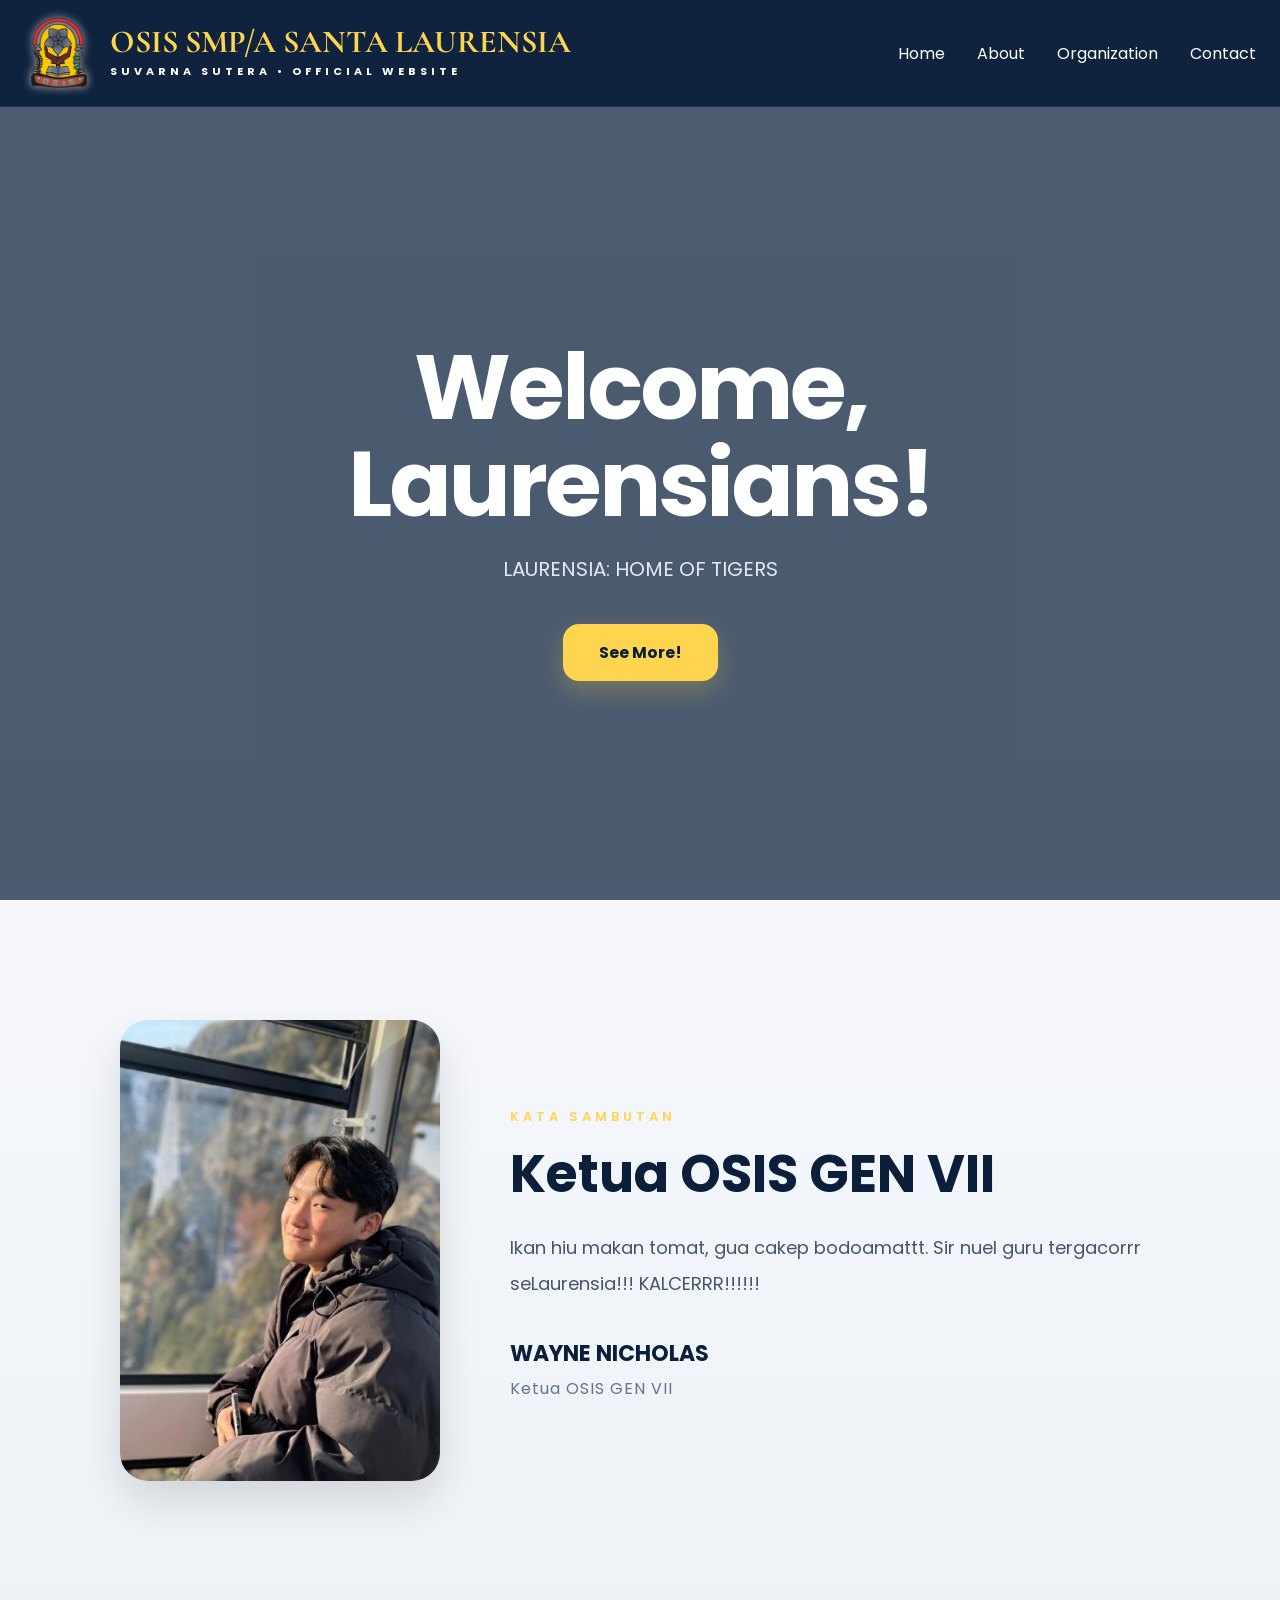
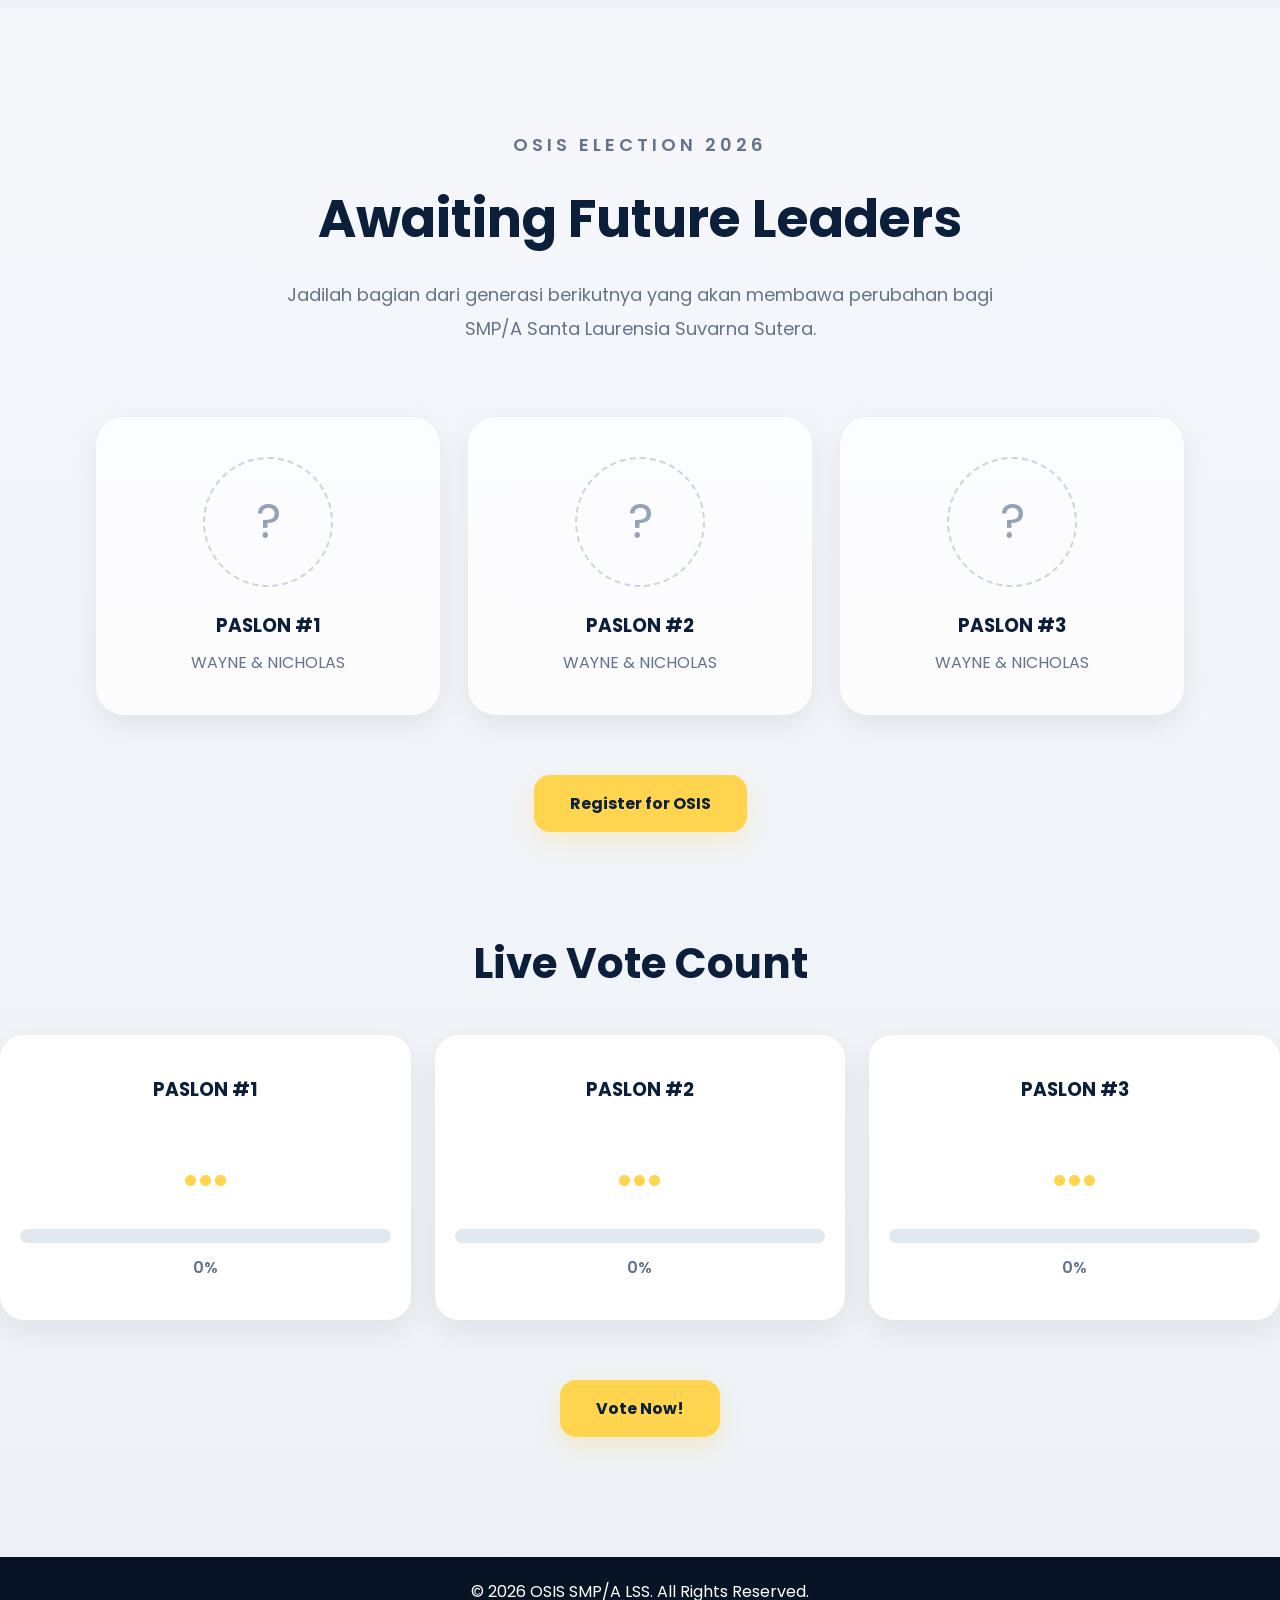
==== index.html @ 43e36f15 "first upload" ====
<!DOCTYPE html>
<html lang="id">

<head>

  <meta charset="UTF-8">
  <meta name="viewport" content="width=device-width, initial-scale=1.0">

  <title>OSIS SMP/A LSS</title>

  <!-- GOOGLE FONT -->

  <link rel="preconnect" href="https://fonts.googleapis.com">

  <link rel="preconnect" href="https://fonts.gstatic.com" crossorigin>

  <link href="https://fonts.googleapis.com/css2?family=Cormorant+Garamond:wght@400;500;600;700&family=Poppins:wght@300;400;500;600;700&display=swap" rel="stylesheet">

  <!-- CSS -->

  <link rel="stylesheet" href="style.css">

</head>

<body>

  <!-- =========================
       NAVBAR
  ========================== -->

  <header>

    <nav class="navbar">

      <div class="logo">

        <img src="logo-osis.png" alt="Logo OSIS">

        <div class="logo-text">

          <h1>OSIS SMP/A SANTA LAURENSIA</h1>

          <h2>SUVARNA SUTERA • OFFICIAL WEBSITE</h2>

        </div>

      </div>

      <ul class="nav-links">

        <li><a href="index.html">Home</a></li>

        <li><a href="about.html">About</a></li>

        <li><a href="organization.html">Organization</a></li>

        <li><a href="contact.html">Contact</a></li>

      </ul>

      <button class="menu-toggle" id="menu-toggle">
        ☰
      </button>

    </nav>

  </header>

  <!-- =========================
       HERO
  ========================== -->

  <section class="hero" id="home">

    <div class="hero-content">

      <h1>
        Welcome, Laurensians!
      </h1>

      <p>
        LAURENSIA: HOME OF TIGERS
      </p>

      <a href="about.html" class="btn">
  See More!
      </a>

    </div>

  </section>

    <!-- =========================
         GREETING
    ========================== -->

    <section class="greeting">

      <div class="container greeting-wrapper">

        <div class="greeting-image">

          <img src="ketua-osis.png" alt="Ketua OSIS">

        </div>

        <div class="greeting-content">

          <p class="greeting-label">
            KATA SAMBUTAN
          </p>

          <h2>
            Ketua OSIS GEN VII
          </h2>

          <p class="greeting-text">
            Ikan hiu makan tomat, gua cakep bodoamattt.
            Sir nuel guru tergacorrr seLaurensia!!!
            KALCERRR!!!!!!
          </p>

          <div class="greeting-profile">

            <h3>
              WAYNE NICHOLAS
            </h3>

            <span>
              Ketua OSIS GEN VII
            </span>

          </div>

        </div>

      </div>

    </section>

  <!-- =========================
       RECRUITMENT
  ========================== -->

  <section class="recruitment">

    <div class="container">

      <div class="recruitment-header">

        <p class="recruitment-label">
          OSIS ELECTION 2026
        </p>

        <h2>
          Awaiting Future Leaders
        </h2>

        <p>
          Jadilah bagian dari generasi berikutnya yang akan membawa perubahan
          bagi SMP/A Santa Laurensia Suvarna Sutera.
        </p>

      </div>

      <div class="candidate-grid">

        <!-- CARD 1 -->

        <div class="candidate-card">

          <div class="candidate-placeholder">
            ?
          </div>

          <h3>
            PASLON #1
          </h3>

          <span>
            WAYNE & NICHOLAS
          </span>

        </div>

        <!-- CARD 2 -->

        <div class="candidate-card">

          <div class="candidate-placeholder">
            ?
          </div>

          <h3>
            PASLON #2
          </h3>

          <span>
            WAYNE & NICHOLAS
          </span>

        </div>

        <!-- CARD 3 -->

        <div class="candidate-card">

          <div class="candidate-placeholder">
            ?
          </div>

          <h3>
            PASLON #3
          </h3>

          <span>
            WAYNE & NICHOLAS
          </span>

        </div>

      </div>

      <!-- BUTTON -->

      <div class="recruitment-button">

        <a href="https://forms.gle/AQo3nPhLQSg7jJCg6"
           class="btn"
           target="_blank">

          Register for OSIS

        </a>

      </div>

    </div>

    <div class="live-vote">

  <h2>Live Vote Count</h2>

  <div class="vote-grid">

    <div class="vote-card" id="card1">
      <h3>PASLON #1</h3>
      <p id="vote1">...</p>

<div class="progress-bar">
  <div class="progress-fill" id="progress1"></div>
</div>

<span id="percent1">0%</span>
    </div>

    <div class="vote-card" id="card2">
      <h3>PASLON #2</h3>
      <p id="vote2">...</p>

<div class="progress-bar">
  <div class="progress-fill" id="progress2"></div>
</div>

<span id="percent2">0%</span>
    </div>

    <div class="vote-card" id="card3">
      <h3>PASLON #3</h3>
      <p id="vote3">...</p>

<div class="progress-bar">
  <div class="progress-fill" id="progress3"></div>
</div>

<span id="percent3">0%</span>
    </div>

  </div>

  <!-- BUTTON -->

      <div class="recruitment-button">

        <a href="https://docs.google.com/forms/d/e/1FAIpQLSe_Ch1lZkJB1zdsfWhiek91MG5xdMBhP8NeqCwgaK0pTLKHHg/viewform?usp=dialog"
           class="btn"
           target="_blank">

          Vote Now!

        </a>

      </div>

    </div>

</div>

  </section>

  <!-- =========================
       FOOTER
  ========================== -->

  <footer>

    <p>
      © 2026 OSIS SMP/A LSS. All Rights Reserved.
    </p>

  </footer>

<!-- JS -->

  <script src="script.js"></script>

</body>

</html>
---- style.css ----
/* =========================
   RESET
========================= */

* {
  margin: 0;
  padding: 0;
  box-sizing: border-box;
  font-family: "Poppins", sans-serif;
  cursor: default;
}

html {
  scroll-behavior: smooth;
}

body {
  background-color: #f5f7fb;
  color: #1e293b;
}

/* =========================
   NAVBAR
========================= */

.navbar {
  position: fixed;
  top: 0;
  width: 100%;

  padding: 18px 24px;

  display: flex;
  justify-content: space-between;
  align-items: center;

  background: rgba(11, 31, 58, 0.92);

  backdrop-filter: blur(14px);

  border-bottom: 1px solid rgba(255,255,255,0.08);

  z-index: 1000;
}

/* LOGO */

.logo {
  display: flex;
  align-items: center;
  gap: 16px;
}

.logo img {
  width: 70px;
  height: 70px;

  object-fit: contain;

  filter: drop-shadow(0 0 4px rgba(255,255,255,0.7));
}

.logo-text {
  display: flex;
  flex-direction: column;
}

.logo-text h1 {
  color: #ffd54f;

  font-size: 32px;

  line-height: 1;

  font-family: "Cormorant Garamond", serif;
}

.logo-text h2 {
  color: white;

  font-size: 11px;

  margin-top: 5px;

  letter-spacing: 4px;
}

/* NAV LINKS */

.nav-links {
  display: flex;

  gap: 32px;

  list-style: none;
}

.nav-links a {
  color: white;

  text-decoration: none;

  font-size: 16px;

  position: relative;

  transition: 0.3s ease;

  padding: 8px 0;

  cursor: pointer;
}

.nav-links a::after {
  content: "";

  position: absolute;

  left: 0;
  bottom: -3px;

  width: 0%;
  height: 2px;

  background: #ffd54f;

  transition: 0.3s ease;
}

.nav-links a:hover {
  color: #ffd54f;
}

.nav-links a:hover::after {
  width: 100%;
}

/* MENU TOGGLE */

.menu-toggle {
  display: none;

  background: none;

  border: none;

  color: white;

  font-size: 28px;

  cursor: pointer;
}

/* =========================
   HERO
========================= */

.hero {
  height: 100vh;

  position: relative;

  overflow: hidden;

  display: flex;
  align-items: center;
  justify-content: center;

  text-align: center;

  padding: 20px;

  padding-top: 140px;
}

.hero::before {
  content: "";

  position: absolute;

  inset: 0;

  background-size: cover;

  background-position: center;

  background-repeat: no-repeat;

  animation: heroSlider 10s infinite ease-in-out;

  z-index: -2;
}

.hero::after {
  content: "";

  position: absolute;

  inset: 0;

  background: rgba(11,31,58,0.72);

  z-index: -1;
}

@keyframes heroSlider {

  0% {
    background-image: url("sekolah-1.png");
  }

  50% {
    background-image: url("sekolah-2.png");
  }

  100% {
    background-image: url("sekolah-1.png");
  }

}

.hero-content {
  max-width: 850px;

  color: white;

  animation: fadeUp 1s ease;
}

.hero-content h1 {
  font-size: 92px;

  line-height: 1.05;

  margin-bottom: 22px;

  font-weight: 700;

  letter-spacing: -3px;
}

.hero-content p {
  font-size: 20px;

  color: #e2e8f0;

  margin-bottom: 40px;
}

/* BUTTON */

.btn {
  display: inline-block;

  padding: 16px 36px;

  background: #ffd54f;

  color: #0b1f3a;

  text-decoration: none;

  border-radius: 16px;

  font-weight: 700;

  transition: 0.3s ease;

  box-shadow: 0 10px 25px rgba(255,213,79,0.25);

  cursor: pointer;
}

.btn:hover {
  transform: translateY(-5px);

  background: #ffe082;

  box-shadow: 0 18px 35px rgba(255,213,79,0.35);
}

/* =========================
   CONTAINER
========================= */

.container {
  width: 85%;
  margin: auto;
}

/* =========================
   ABOUT SECTION
========================= */

.about {
  padding: 120px 0 80px;
}

.about-wrapper {
  display: flex;

  align-items: center;

  justify-content: flex-end;

  gap: 30px;
}

.about-text {
  max-width: 760px;

  text-align: left;
}

.about-text h2 {
  font-size: 52px;

  color: #0b1f3a;

  margin-bottom: 24px;

  letter-spacing: -1px;
}

.about-text p {
  font-size: 18px;

  line-height: 1.9;

  color: #475569;
}

/* BADGE */

.about-image {
  display: flex;

  flex-direction: column;

  align-items: center;

  gap: 10px;
}

.about-image span {
  font-size: 11px;

  text-transform: uppercase;

  letter-spacing: 2px;

  color: #94a3b8;
}

.about-image img {
  width: 150px;

  padding: 12px;

  background: rgba(255, 213, 79, 0.08);

  border-radius: 20px;

  backdrop-filter: blur(12px);

  border: 1px solid rgba(255,255,255,0.5);

  box-shadow: 0 10px 28px rgba(0,0,0,0.08);

  transition: 0.3s ease;
}

.about-image img:hover {
  transform: translateY(-4px) scale(1.03);
}

/* =========================
   GREETING
========================= */

.greeting {
  padding: 120px 0;

  background: linear-gradient(to bottom, #f5f7fb, #eef2f7);
}

.greeting-wrapper {
  display: flex;

  align-items: center;

  justify-content: center;

  gap: 70px;
}

.greeting-image img {
  width: 320px;

  border-radius: 28px;

  object-fit: cover;

  box-shadow: 0 20px 40px rgba(0,0,0,0.12);

  transition: 0.3s ease;
}

.greeting-image img:hover {
  transform: translateY(-6px);
}

.greeting-content {
  max-width: 650px;
}

.greeting-label {
  font-size: 13px;

  letter-spacing: 4px;

  text-transform: uppercase;

  color: #ffd54f;

  font-weight: 600;

  margin-bottom: 18px;
}

.greeting-content h2 {
  font-size: 52px;

  line-height: 1.1;

  color: #0b1f3a;

  margin-bottom: 28px;
}

.greeting-text {
  font-size: 18px;

  line-height: 2;

  color: #475569;

  margin-bottom: 35px;
}

.greeting-profile h3 {
  font-size: 22px;

  color: #0b1f3a;

  margin-bottom: 6px;
}

.greeting-profile span {
  color: #64748b;

  letter-spacing: 1px;
}

/* =========================
   CARDS
========================= */

.cards {
  margin-top: 70px;

  display: grid;

  grid-template-columns: repeat(auto-fit, minmax(260px, 1fr));

  gap: 28px;
}

.card {
  background: rgba(255,255,255,0.78);

  backdrop-filter: blur(12px);

  padding: 35px;

  border-radius: 24px;

  border-top: 5px solid #ffd54f;

  box-shadow: 0 10px 30px rgba(0,0,0,0.08);

  transition: 0.35s ease;
}

.card:hover {
  transform: translateY(-10px);

  box-shadow: 0 22px 40px rgba(0,0,0,0.12);
}

.card h3 {
  color: #0b1f3a;

  margin-bottom: 16px;

  font-size: 24px;
}

.card p {
  line-height: 1.9;

  color: #475569;
}

/* MISSION LIST */

.mission-list {
  list-style: none;
}

.mission-list li {
  position: relative;

  padding-left: 24px;

  margin-bottom: 12px;

  line-height: 1.9;

  color: #475569;
}

.mission-list li::before {
  content: "•";

  position: absolute;

  left: 0;

  color: #ffd54f;

  font-size: 22px;
}

/* =========================
   RECRUITMENT
========================= */

.recruitment {
  padding: 120px 0;

  background: linear-gradient(to bottom, #f5f7fb, #eef2f7);
}

.recruitment-header {
  text-align: center;

  max-width: 760px;

  margin: auto;

  margin-bottom: 70px;
}

.recruitment-label {
  font-size: 13px;

  letter-spacing: 4px;

  text-transform: uppercase;

  color: #ffd54f;

  font-weight: 600;

  margin-bottom: 18px;
}

.recruitment-header h2 {
  font-size: 52px;

  color: #0b1f3a;

  margin-bottom: 20px;
}

.recruitment-header p {
  font-size: 18px;

  line-height: 1.9;

  color: #64748b;
}

/* GRID */

.candidate-grid {
  display: grid;

  grid-template-columns: repeat(auto-fit, minmax(250px, 1fr));

  gap: 28px;
}

.candidate-card {
  background: rgba(255,255,255,0.75);

  border-radius: 28px;

  padding: 40px 30px;

  text-align: center;

  box-shadow: 0 10px 30px rgba(0,0,0,0.08);

  transition: 0.35s ease;
}

.candidate-card:hover {
  transform: translateY(-10px);
}

.candidate-placeholder {
  width: 130px;
  height: 130px;

  margin: auto;

  margin-bottom: 24px;

  border-radius: 50%;

  border: 2px dashed #cbd5e1;

  display: flex;
  align-items: center;
  justify-content: center;

  font-size: 48px;

  color: #94a3b8;
}

.candidate-card h3 {
  color: #0b1f3a;

  margin-bottom: 10px;
}

.candidate-card span {
  color: #64748b;
}

/* BUTTON */

.recruitment-button {
  text-align: center;

  margin-top: 60px;
}

/* =========================
   ORGANIZATION
========================= */

.organization {
  padding: 120px 0;

  background: #f8fafc;
}

.organization-header {
  text-align: center;

  max-width: 760px;

  margin: auto;

  margin-bottom: 60px;
}

.organization-label {
  font-size: 13px;

  letter-spacing: 4px;

  text-transform: uppercase;

  color: #ffd54f;

  font-weight: 600;

  margin-bottom: 18px;
}

.organization-header h2 {
  font-size: 52px;

  color: #0b1f3a;

  margin-bottom: 20px;
}

.organization-header p {
  font-size: 18px;

  line-height: 1.9;

  color: #64748b;
}

.organization-image {
  display: flex;

  justify-content: center;
}

.organization-image img {
  width: 100%;

  max-width: 1100px;

  border-radius: 24px;

  background: white;

  padding: 24px;

  box-shadow: 0 20px 40px rgba(0,0,0,0.08);

  transition: 0.35s ease;
}

.organization-image img:hover {
  transform: translateY(-6px);
}


/* =========================
   CONTACT
========================= */

.contact {
  padding: 120px 0;

  background:
    linear-gradient(rgba(11,31,58,0.92), rgba(11,31,58,0.92)),
    url('sekolah.png');

  background-size: cover;

  background-position: center;

  text-align: center;

  color: white;
}

.contact-label {
  font-size: 13px;

  letter-spacing: 4px;

  color: #ffd54f;

  margin-bottom: 18px;

  font-weight: 600;
}

.contact h2 {
  font-size: 52px;

  margin-bottom: 20px;
}

.contact-desc {
  max-width: 700px;

  margin: auto;

  line-height: 1.9;

  color: #e2e8f0;

  margin-bottom: 50px;
}

/* CONTACT BOX */

.contact-box {
  width: fit-content;

  margin: auto;

  display: flex;

  align-items: center;

  gap: 24px;

  background: rgba(255,255,255,0.08);

  padding: 24px 32px;

  border-radius: 24px;

  backdrop-filter: blur(14px);

  border: 1px solid rgba(255,255,255,0.1);

  transition: 0.35s ease;
}

.contact-box:hover {
  transform: translateY(-6px);

  background: rgba(255,255,255,0.12);
}

.contact-icon img {
  width: 70px;
  height: 70px;

  object-fit: contain;
}

.contact-info {
  text-align: left;
}

.contact-info h3 {
  font-size: 24px;

  margin-bottom: 8px;
}

.contact-info a {
  color: #ffd54f;

  text-decoration: none;

  font-size: 18px;

  font-weight: 600;

  transition: 0.3s ease;
}

.contact-info a:hover {
  color: white;
}

/* =========================
   FOOTER
========================= */

footer {
  background: #071426;

  color: white;

  text-align: center;

  padding: 22px;
}

/* =========================
   ANIMATION
========================= */

@keyframes fadeUp {

  from {
    opacity: 0;
    transform: translateY(30px);
  }

  to {
    opacity: 1;
    transform: translateY(0);
  }

}

.live-vote {
  margin-top: 100px;

  text-align: center;
}

.live-vote h2 {
  font-size: 42px;

  color: #0b1f3a;

  margin-bottom: 40px;
}

.vote-grid {
  display: grid;

  grid-template-columns: repeat(auto-fit, minmax(220px, 1fr));

  gap: 24px;
}

.vote-card {
  background: white;

  padding: 40px 20px;

  border-radius: 24px;

  box-shadow: 0 10px 30px rgba(0,0,0,0.08);
}

.progress-bar {
  width: 100%;

  height: 14px;

  background: #e2e8f0;

  border-radius: 999px;

  overflow: hidden;

  margin-top: 20px;
}

.progress-fill {
  height: 100%;

  width: 0%;

  background: linear-gradient(
    90deg,
    #ffd54f,
    #ffb300
  );

  border-radius: 999px;

  transition: 0.5s ease;
}

.vote-card span {
  display: block;

  margin-top: 12px;

  font-weight: 600;

  color: #64748b;
}

.leading {
  border: 4px solid #ffd54f;

  transform: translateY(-10px);

  box-shadow: 0 20px 40px rgba(255, 213, 79, 0.35);

  background: linear-gradient(
    135deg,
    #fff8dc,
    #ffffff
  );

  transition: 0.3s ease;
}

.leading h3 {
  color: #b8860b;
}

.leading p {
  color: #ffb300;
}

.vote-card h3 {
  margin-bottom: 20px;

  color: #0b1f3a;
}

.vote-card p {
  font-size: 56px;

  font-weight: 700;

  color: #ffd54f;
}

.total-votes {
  margin-bottom: 40px;

  background: linear-gradient(
    135deg,
    #0b1f3a,
    #16345d
  );

  color: white;

  padding: 30px;

  border-radius: 28px;

  box-shadow:
    0 0 40px rgba(11,31,58,0.2);

  animation: pulseGlow 2s infinite;
}

.total-votes h3 {
  font-size: 22px;

  margin-bottom: 12px;

  color: #ffd54f;
}

.total-votes p {
  font-size: 72px;

  font-weight: 700;
}

.leading {
  transform: translateY(-10px) scale(1.03);

  border: 3px solid #ffd54f;

  animation: glowCard 2s infinite;
}

@keyframes glowCard {

  0% {
    box-shadow:
      0 0 10px rgba(255,213,79,0.2),
      0 10px 30px rgba(0,0,0,0.08);
  }

  50% {
    box-shadow:
      0 0 35px rgba(255,213,79,0.7),
      0 10px 40px rgba(0,0,0,0.12);
  }

  100% {
    box-shadow:
      0 0 10px rgba(255,213,79,0.2),
      0 10px 30px rgba(0,0,0,0.08);
  }

}

@keyframes pulseGlow {

  0% {
    box-shadow:
      0 0 10px rgba(255,213,79,0.2);
  }

  50% {
    box-shadow:
      0 0 40px rgba(255,213,79,0.5);
  }

  100% {
    box-shadow:
      0 0 10px rgba(255,213,79,0.2);
  }

}

/* =========================
   RESPONSIVE
========================= */

@media (max-width: 768px) {

  .menu-toggle {
    display: block;
  }

  .nav-links {
    position: absolute;

    top: 85px;
    right: 0;

    width: 220px;

    background: #0b1f3a;

    flex-direction: column;

    text-align: center;

    padding: 24px 0;

    display: none;
  }

  .nav-links.active {
    display: flex;
  }

  .hero-content h1 {
    font-size: 54px;
  }

  .hero-content p {
    font-size: 16px;
  }

  .logo-text h1 {
    font-size: 22px;
  }

  .logo-text h2 {
    font-size: 8px;

    letter-spacing: 2px;
  }

  .about-wrapper,
  .greeting-wrapper {
    flex-direction: column;
  }

  .about-text,
  .greeting-content {
    text-align: center;
  }

  .about-text h2,
  .greeting-content h2,
  .recruitment-header h2,
  .organization-header h2 {
    font-size: 38px;
  }

  .greeting-image img {
    width: 240px;
  }

  .about-image img {
    width: 90px;
  }

  .contact h2 {
    font-size: 34px;
  }
}
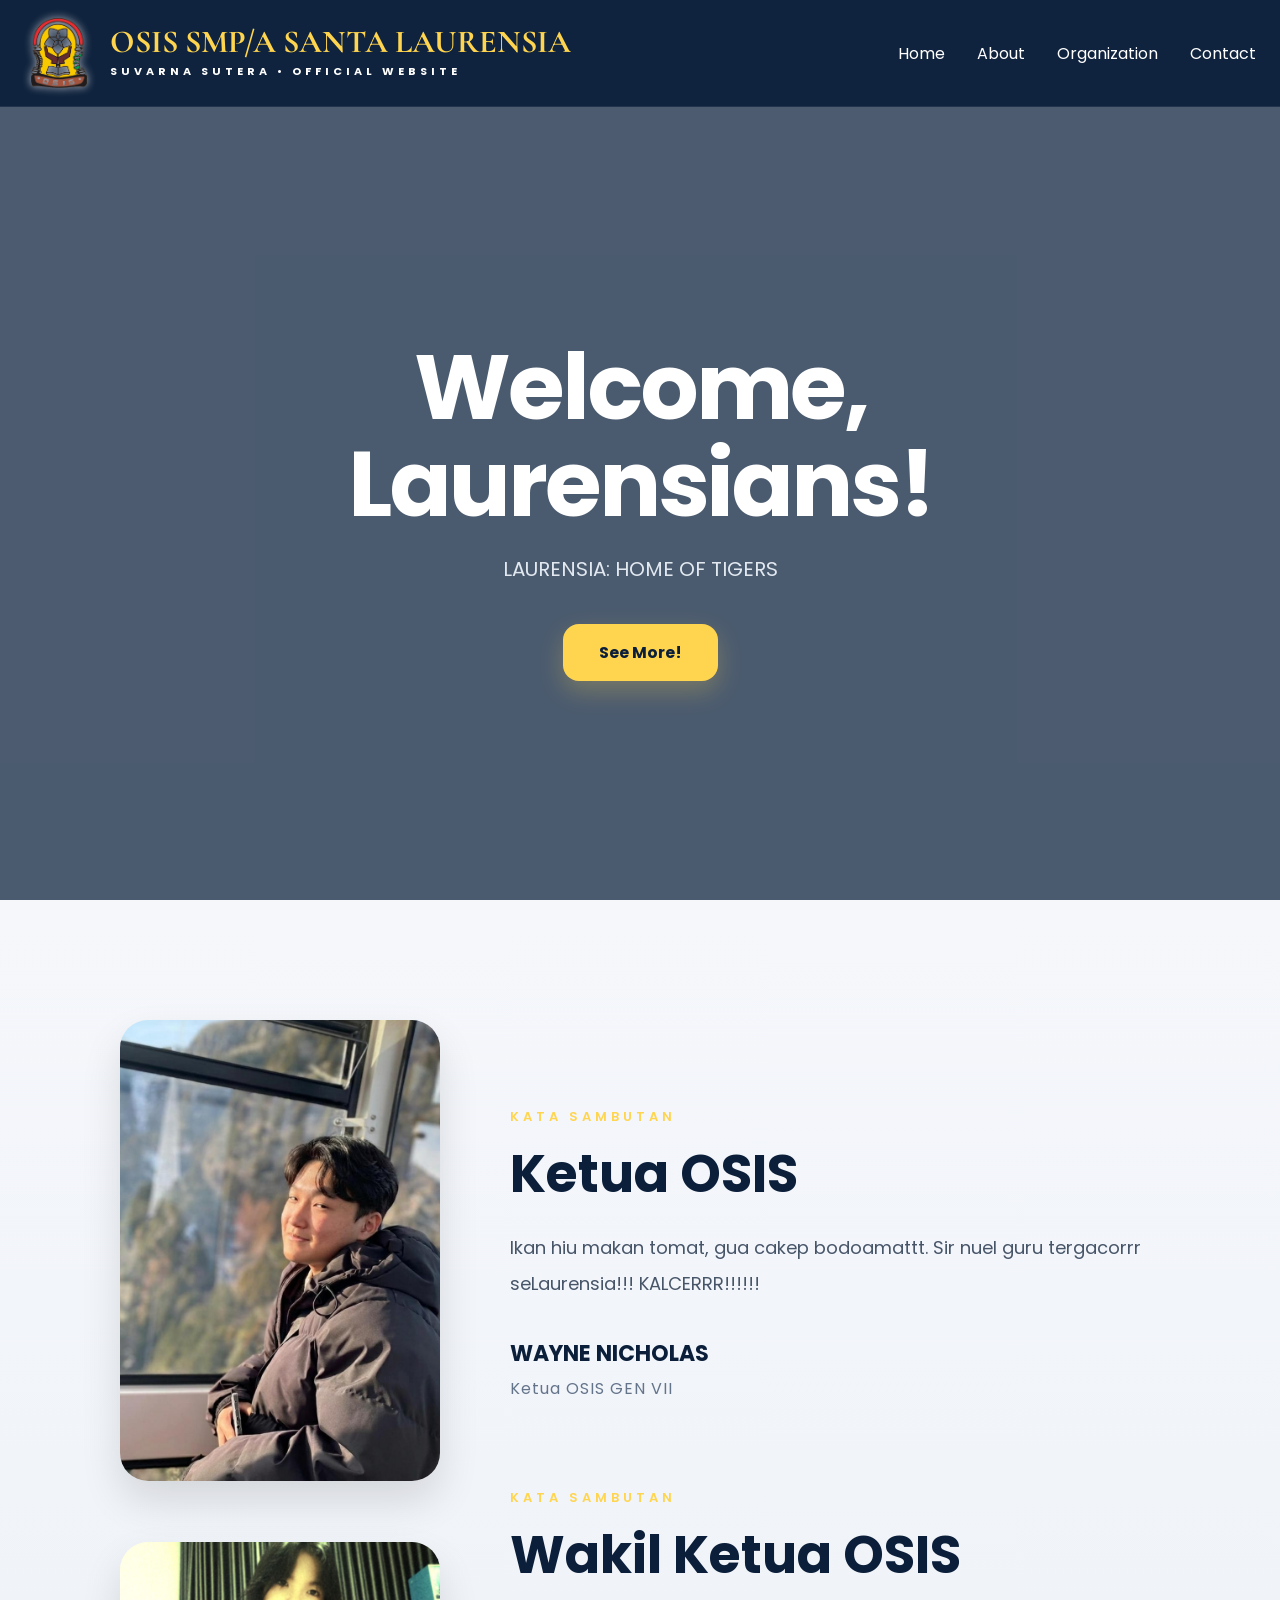
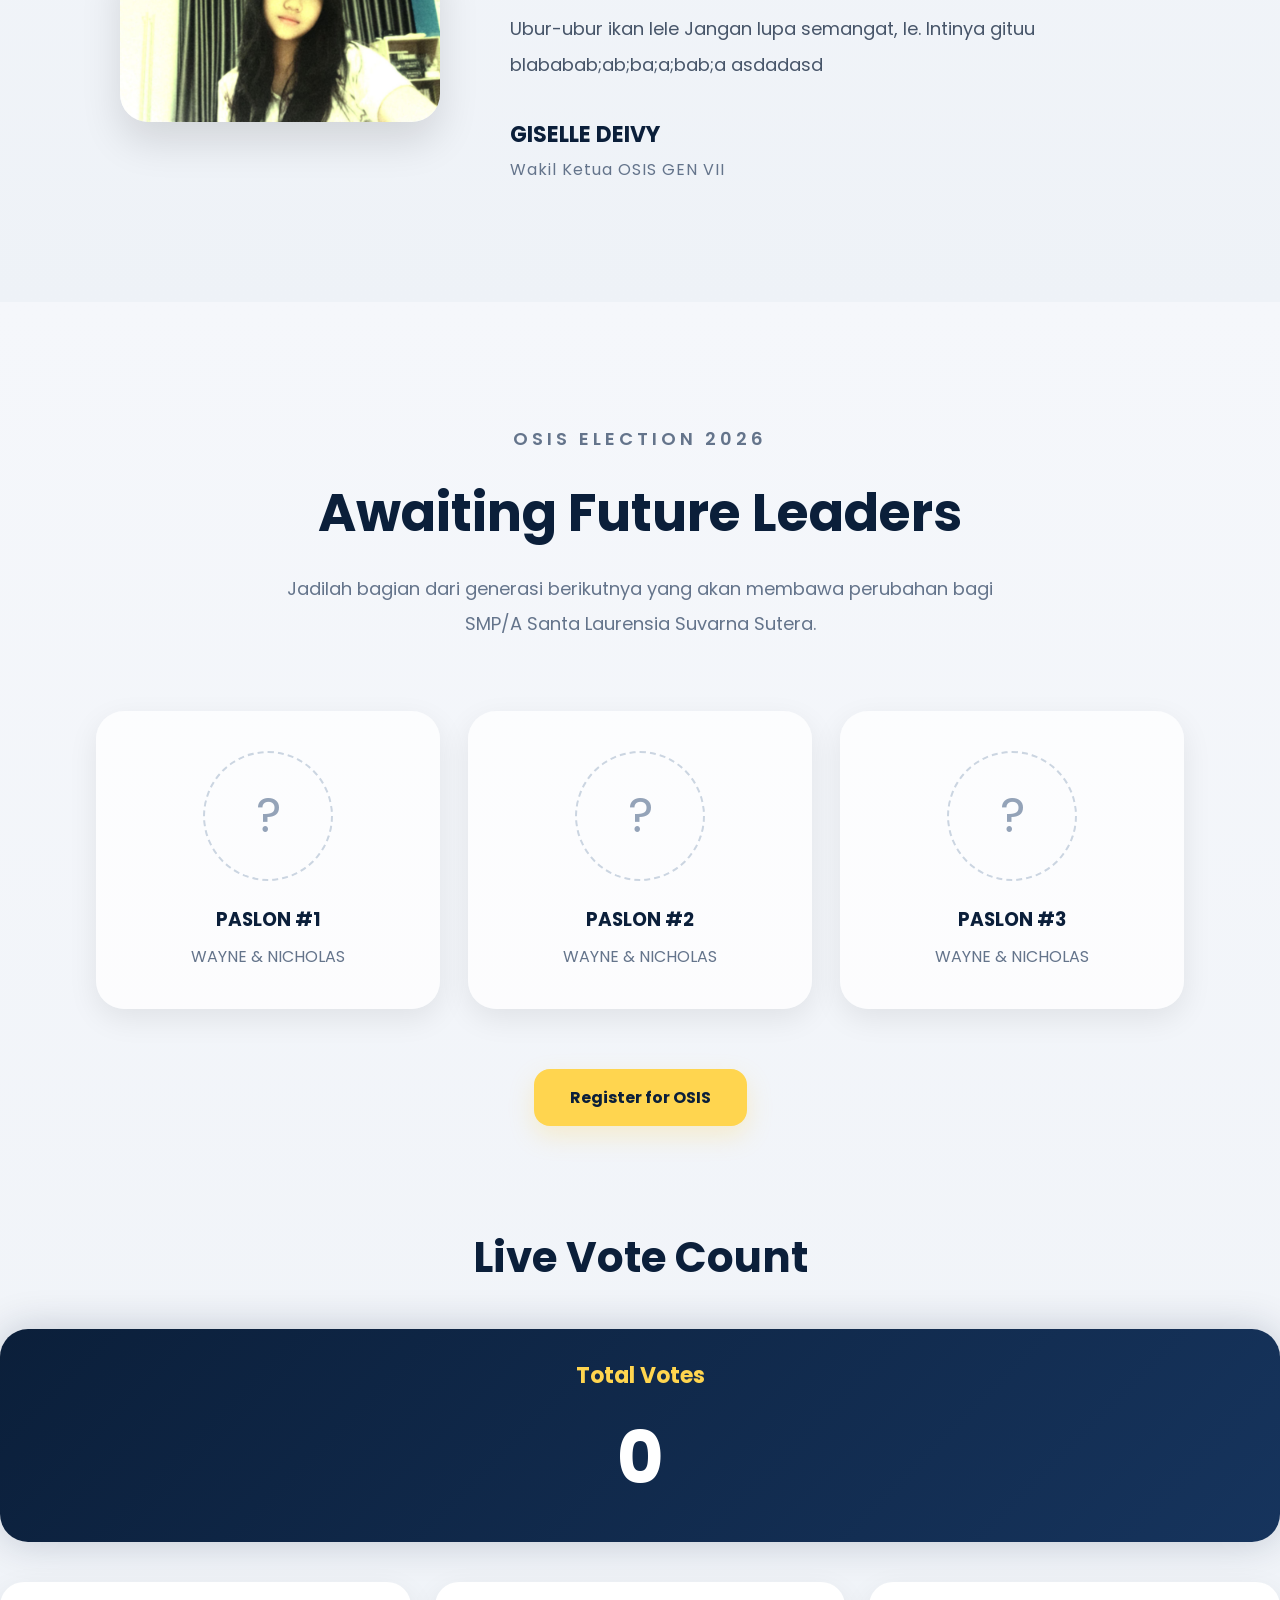
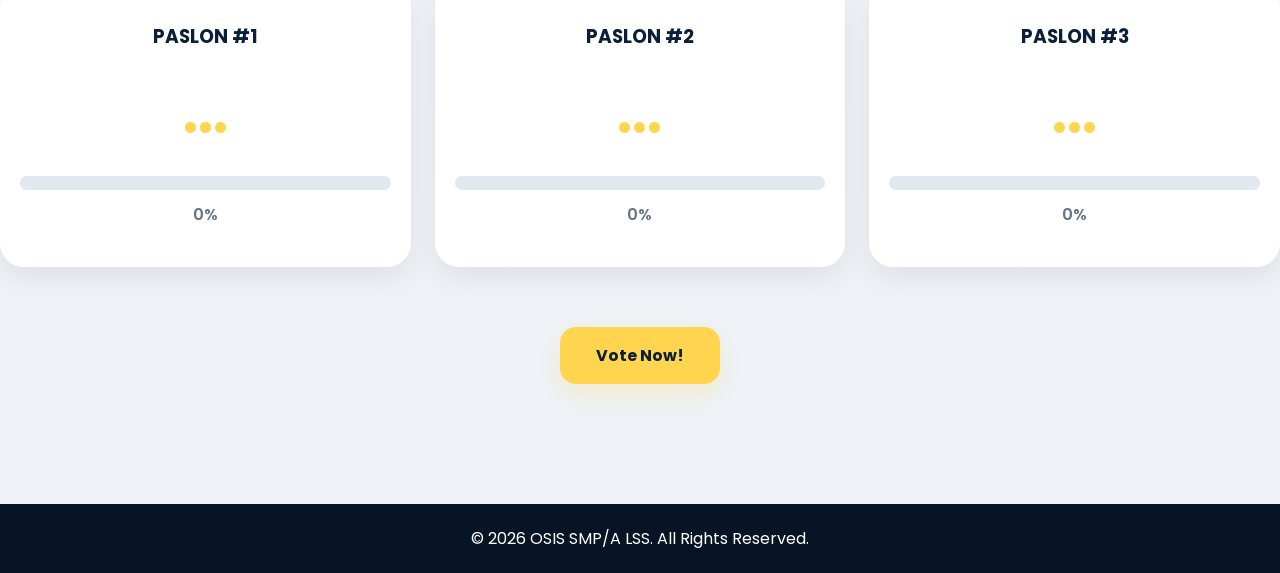
==== commit 9e6bc8fd: "update website" ====
--- a/index.html
+++ b/index.html
@@ -111,7 +111,7 @@
           </p>
 
           <h2>
-            Ketua OSIS GEN VII
+            Ketua OSIS
           </h2>
 
           <p class="greeting-text">
@@ -136,6 +136,48 @@
 
       </div>
 
+      <div class="container greeting-wrapper">
+
+        <div class="greeting-image">
+
+          <img src="waketos-osis.png" alt="Wakil Ketua OSIS">
+
+        </div>
+
+        <div class="greeting-content">
+
+          <p class="greeting-label">
+            KATA SAMBUTAN
+          </p>
+
+          <h2>
+            Wakil Ketua OSIS
+          </h2>
+
+          <p class="greeting-text">
+            Ubur-ubur ikan lele
+Jangan lupa semangat, le.
+Intinya gituu blababab;ab;ba;a;bab;a
+asdadasd
+          </p>
+
+          <div class="greeting-profile">
+
+            <h3>
+              GISELLE DEIVY
+            </h3>
+
+            <span>
+              Wakil Ketua OSIS GEN VII
+            </span>
+
+          </div>
+
+        </div>
+
+      </div>
+
+
     </section>
 
   <!-- =========================
@@ -241,6 +283,14 @@
 
   <h2>Live Vote Count</h2>
 
+<div class="total-votes">
+
+  <h3>Total Votes</h3>
+
+  <p id="totalVotes">0</p>
+
+</div>
+
   <div class="vote-grid">
 
     <div class="vote-card" id="card1">
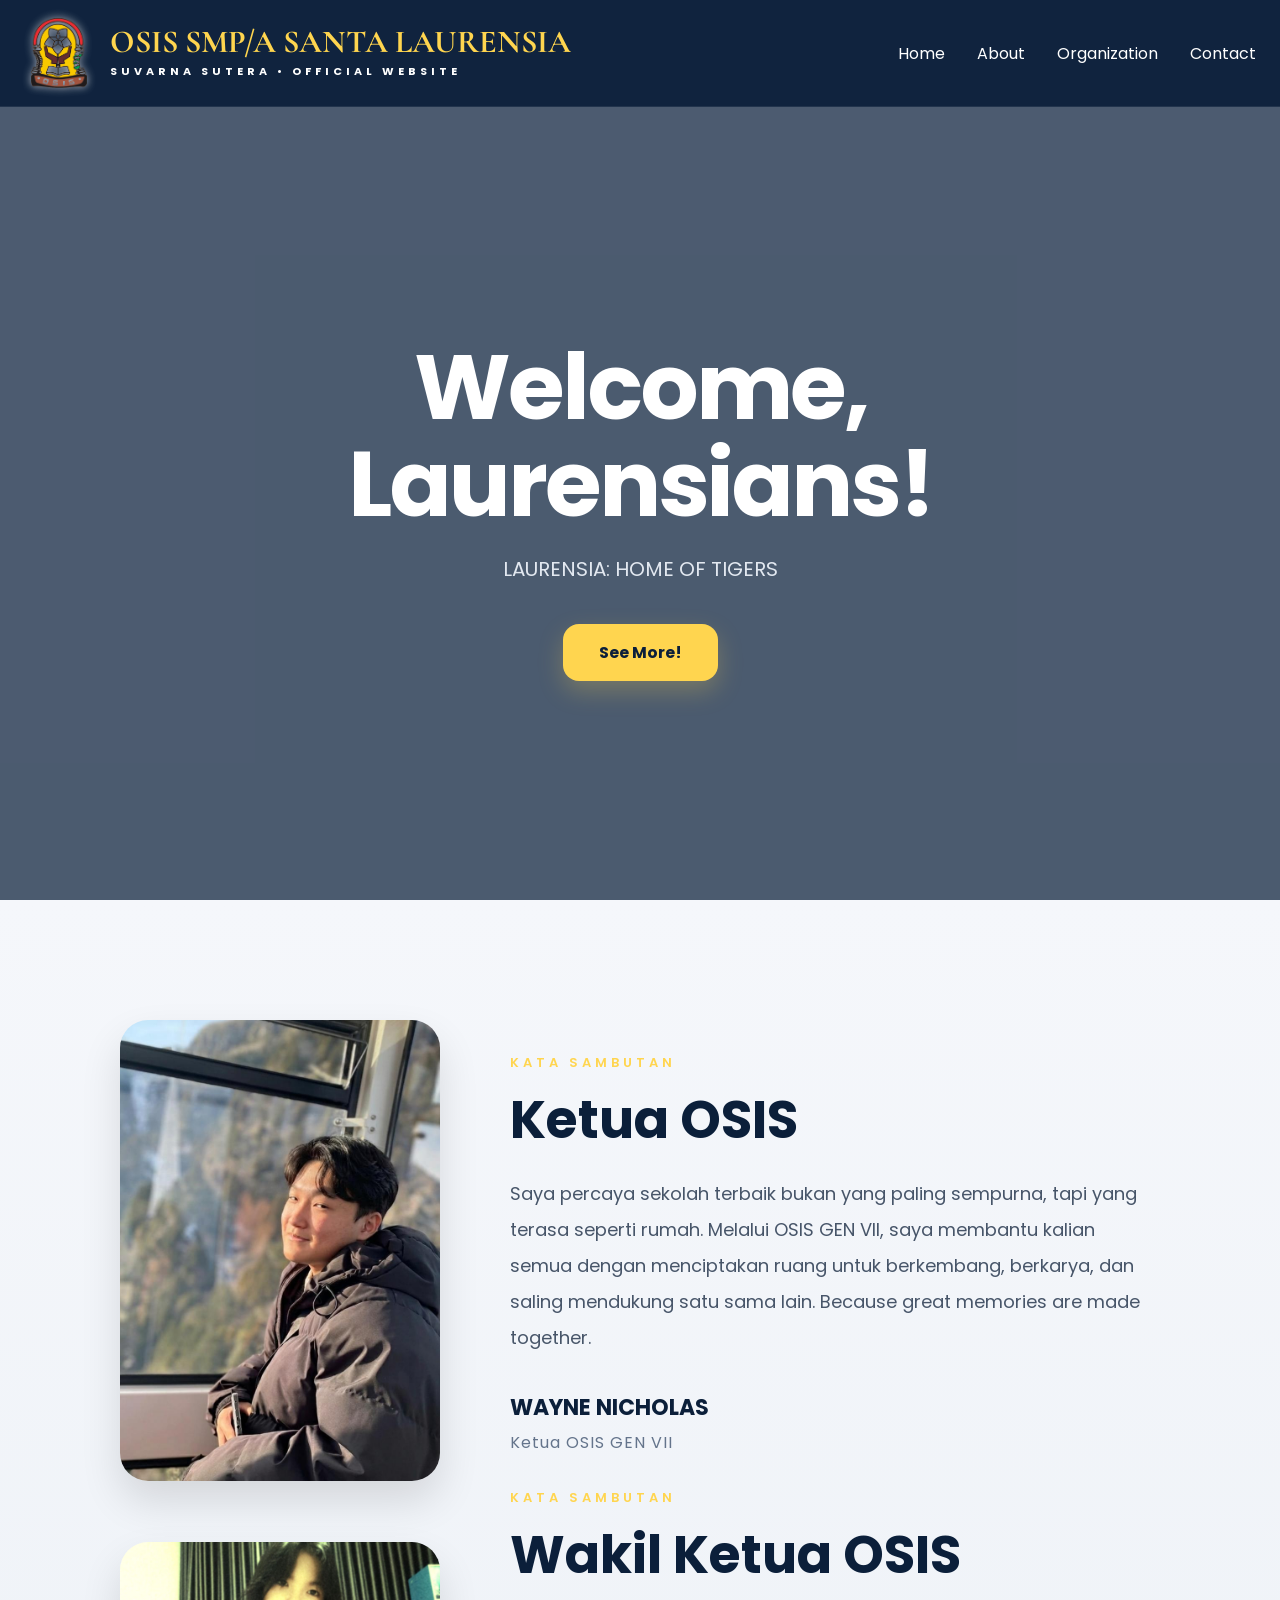
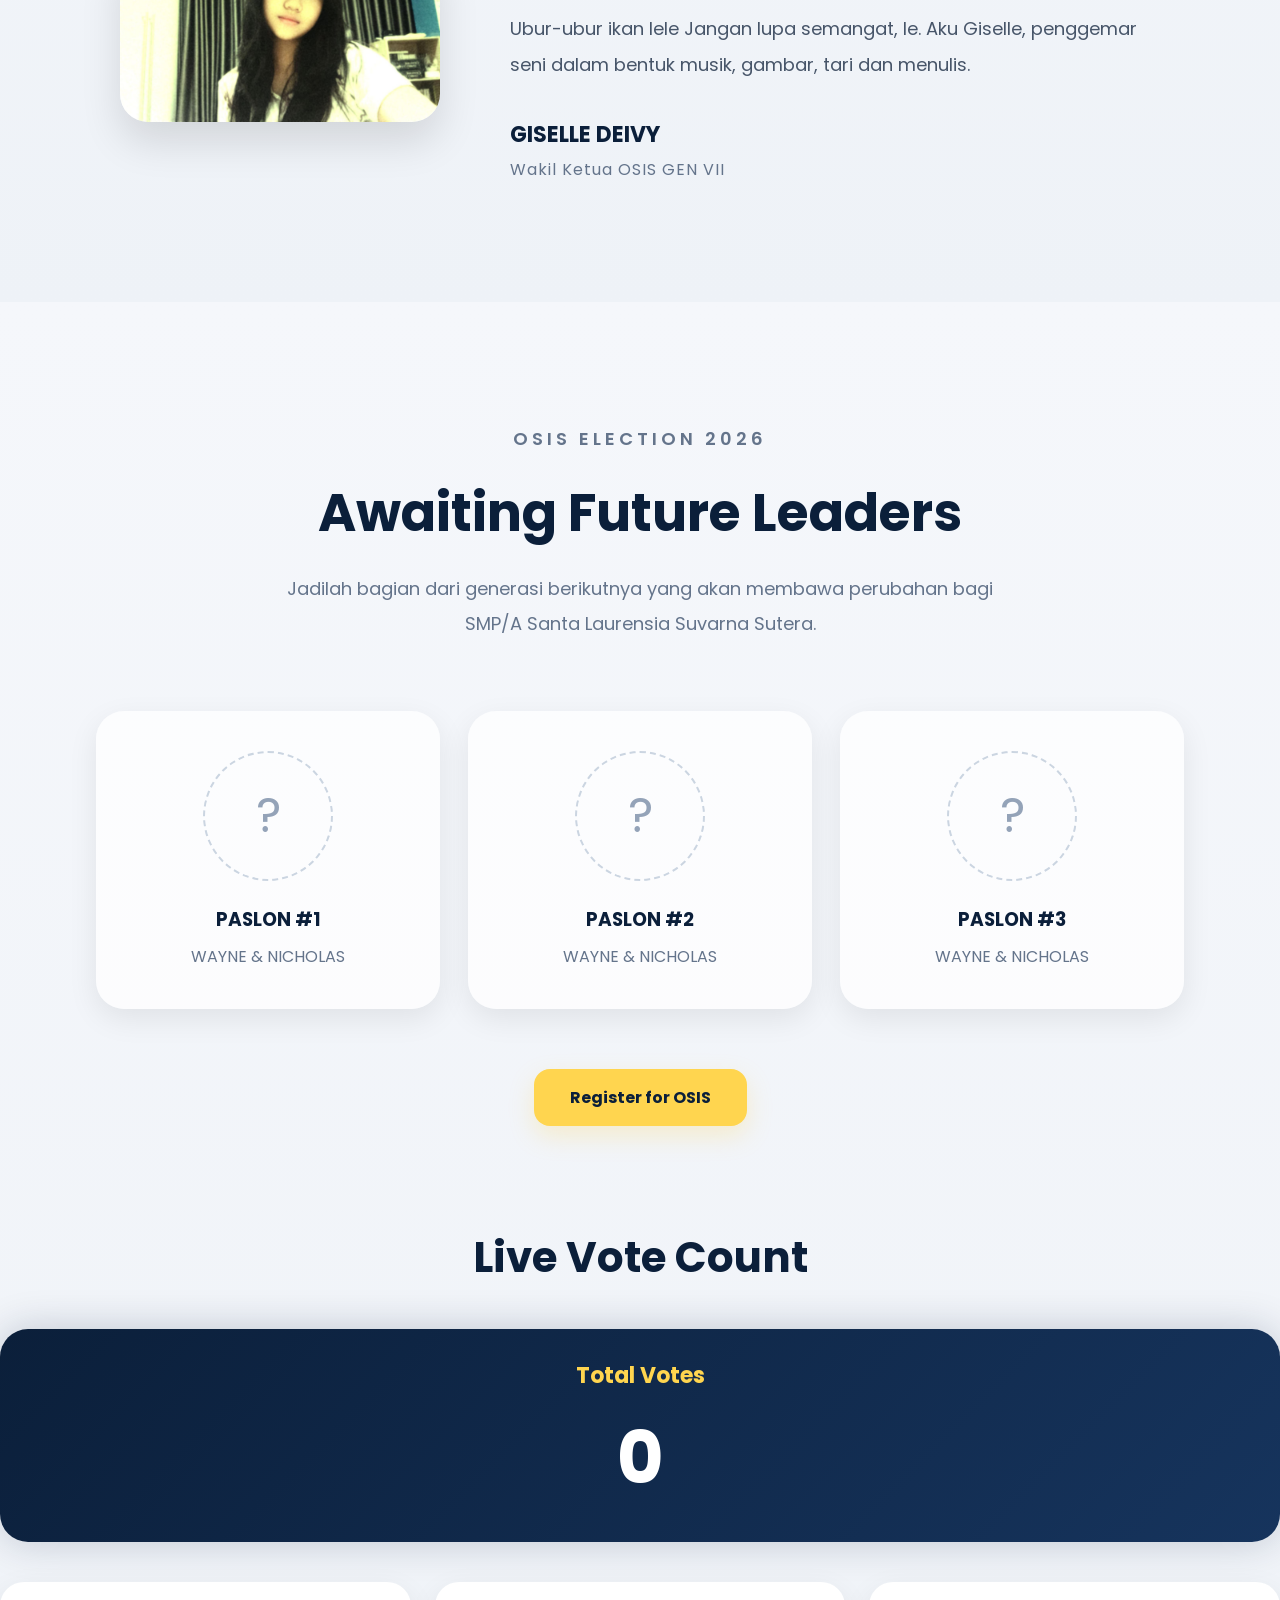
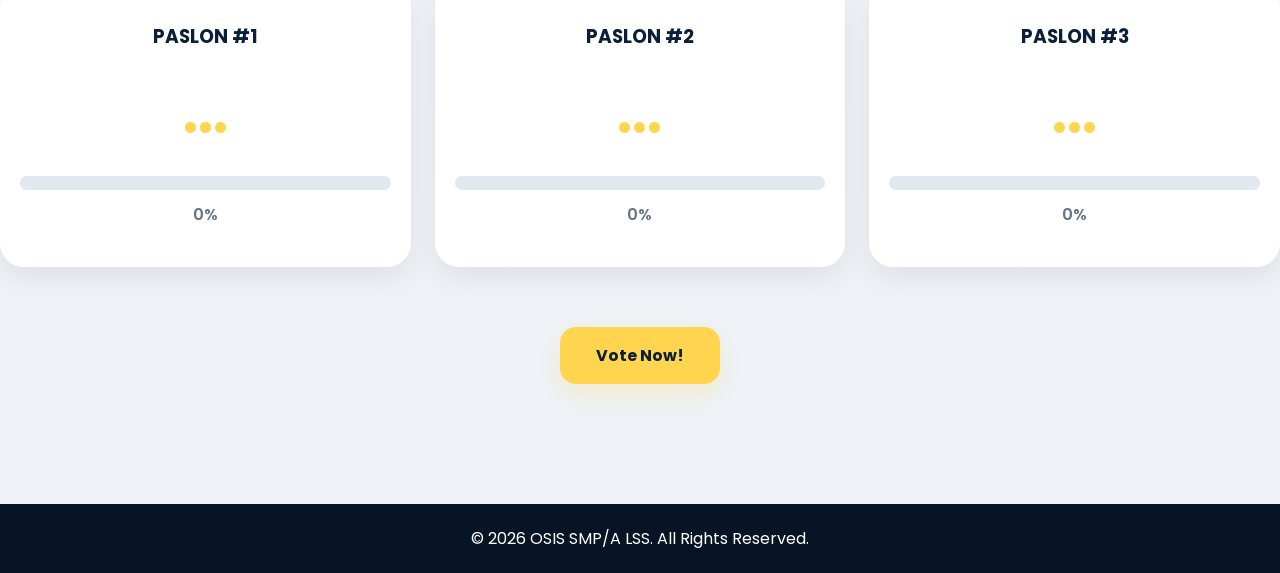
==== commit 0e7d4585: "update website" ====
--- a/index.html
+++ b/index.html
@@ -115,9 +115,9 @@
           </h2>
 
           <p class="greeting-text">
-            Ikan hiu makan tomat, gua cakep bodoamattt.
-            Sir nuel guru tergacorrr seLaurensia!!!
-            KALCERRR!!!!!!
+            Saya percaya sekolah terbaik bukan yang paling sempurna, tapi yang terasa seperti rumah.
+Melalui OSIS GEN VII, saya membantu kalian semua dengan menciptakan ruang untuk berkembang, berkarya, dan saling 
+mendukung satu sama lain. Because great memories are made together.
           </p>
 
           <div class="greeting-profile">
@@ -156,9 +156,9 @@
 
           <p class="greeting-text">
             Ubur-ubur ikan lele
-Jangan lupa semangat, le.
-Intinya gituu blababab;ab;ba;a;bab;a
-asdadasd
+            Jangan lupa semangat, le.
+            Aku Giselle, penggemar seni dalam bentuk musik, gambar, 
+            tari dan menulis.
           </p>
 
           <div class="greeting-profile">
--- a/style.css
+++ b/style.css
@@ -1078,37 +1078,209 @@
 }
 
 /* =========================
+   MEMBERS
+========================= */
+
+.members {
+  padding: 120px 0;
+}
+
+.members-header {
+  text-align: center;
+
+  max-width: 760px;
+
+  margin: auto;
+
+  margin-bottom: 70px;
+}
+
+.members-header h2 {
+  font-size: 52px;
+
+  color: #0b1f3a;
+
+  margin-bottom: 20px;
+}
+
+.members-header p {
+  color: #64748b;
+
+  line-height: 1.9;
+}
+
+.members-grid {
+  display: grid;
+
+  grid-template-columns:
+    repeat(auto-fit, minmax(220px, 1fr));
+
+  gap: 28px;
+}
+
+.member-card {
+  background: rgba(255,255,255,0.75);
+
+  border-radius: 28px;
+
+  padding: 35px 24px;
+
+  text-align: center;
+
+  box-shadow:
+    0 10px 30px rgba(0,0,0,0.08);
+
+  transition: 0.35s ease;
+}
+
+.member-card:hover {
+  transform: translateY(-10px);
+}
+
+.member-placeholder {
+  width: 110px;
+  height: 110px;
+
+  margin: auto;
+
+  margin-bottom: 22px;
+
+  border-radius: 50%;
+
+  border: 2px dashed #cbd5e1;
+
+  display: flex;
+  align-items: center;
+  justify-content: center;
+
+  font-size: 42px;
+
+  color: #94a3b8;
+}
+
+.member-card h3 {
+  color: #0b1f3a;
+
+  margin-bottom: 10px;
+
+  font-size: 20px;
+}
+
+.member-card span {
+  color: #64748b;
+
+  font-size: 14px;
+
+  line-height: 1.7;
+}
+
+/* =========================
+   TOP MEMBERS
+========================= */
+
+.member-card.top-member {
+
+  border: 2px solid #ffd54f;
+
+  background:
+    linear-gradient(
+      180deg,
+      #fff8dc,
+      #ffffff
+    );
+
+  box-shadow:
+    0 0 20px rgba(255,213,79,0.35),
+    0 10px 30px rgba(0,0,0,0.08);
+
+  animation: memberGlow 2.5s infinite;
+
+}
+
+.member-card.top-member h3 {
+  color: #b8860b;
+}
+
+.member-card.top-member .member-placeholder {
+
+  border: 2px solid #ffd54f;
+
+  background: rgba(255,213,79,0.08);
+
+}
+
+@keyframes memberGlow {
+
+  0% {
+    box-shadow:
+      0 0 12px rgba(255,213,79,0.2),
+      0 10px 30px rgba(0,0,0,0.08);
+  }
+
+  50% {
+    box-shadow:
+      0 0 28px rgba(255,213,79,0.55),
+      0 14px 34px rgba(0,0,0,0.1);
+  }
+
+  100% {
+    box-shadow:
+      0 0 12px rgba(255,213,79,0.2),
+      0 10px 30px rgba(0,0,0,0.08);
+  }
+
+}
+
+/* =========================
    RESPONSIVE
 ========================= */
 
 @media (max-width: 768px) {
+
+  .navbar {
+    position: fixed;
+    z-index: 9999;
+  }
+
+  .nav-links {
+    position: absolute;
+
+    top: 90px;
+    right: 20px;
+
+    width: 220px;
+
+    background: #0b1f3a;
+
+    border-radius: 18px;
+
+    padding: 20px;
+
+    display: none;
+
+    flex-direction: column;
+
+    gap: 18px;
+
+    z-index: 9999;
+  }
+
+  .nav-links.active {
+    display: flex;
+  }
 
   .menu-toggle {
     display: block;
-  }
-
-  .nav-links {
-    position: absolute;
-
-    top: 85px;
-    right: 0;
-
-    width: 220px;
-
-    background: #0b1f3a;
-
-    flex-direction: column;
-
-    text-align: center;
-
-    padding: 24px 0;
-
-    display: none;
-  }
-
-  .nav-links.active {
-    display: flex;
-  }
+
+    z-index: 10000;
+  }
+
+  .navbar {
+    position: fixed;
+
+    z-index: 9999;
+  }
+
 
   .hero-content h1 {
     font-size: 54px;
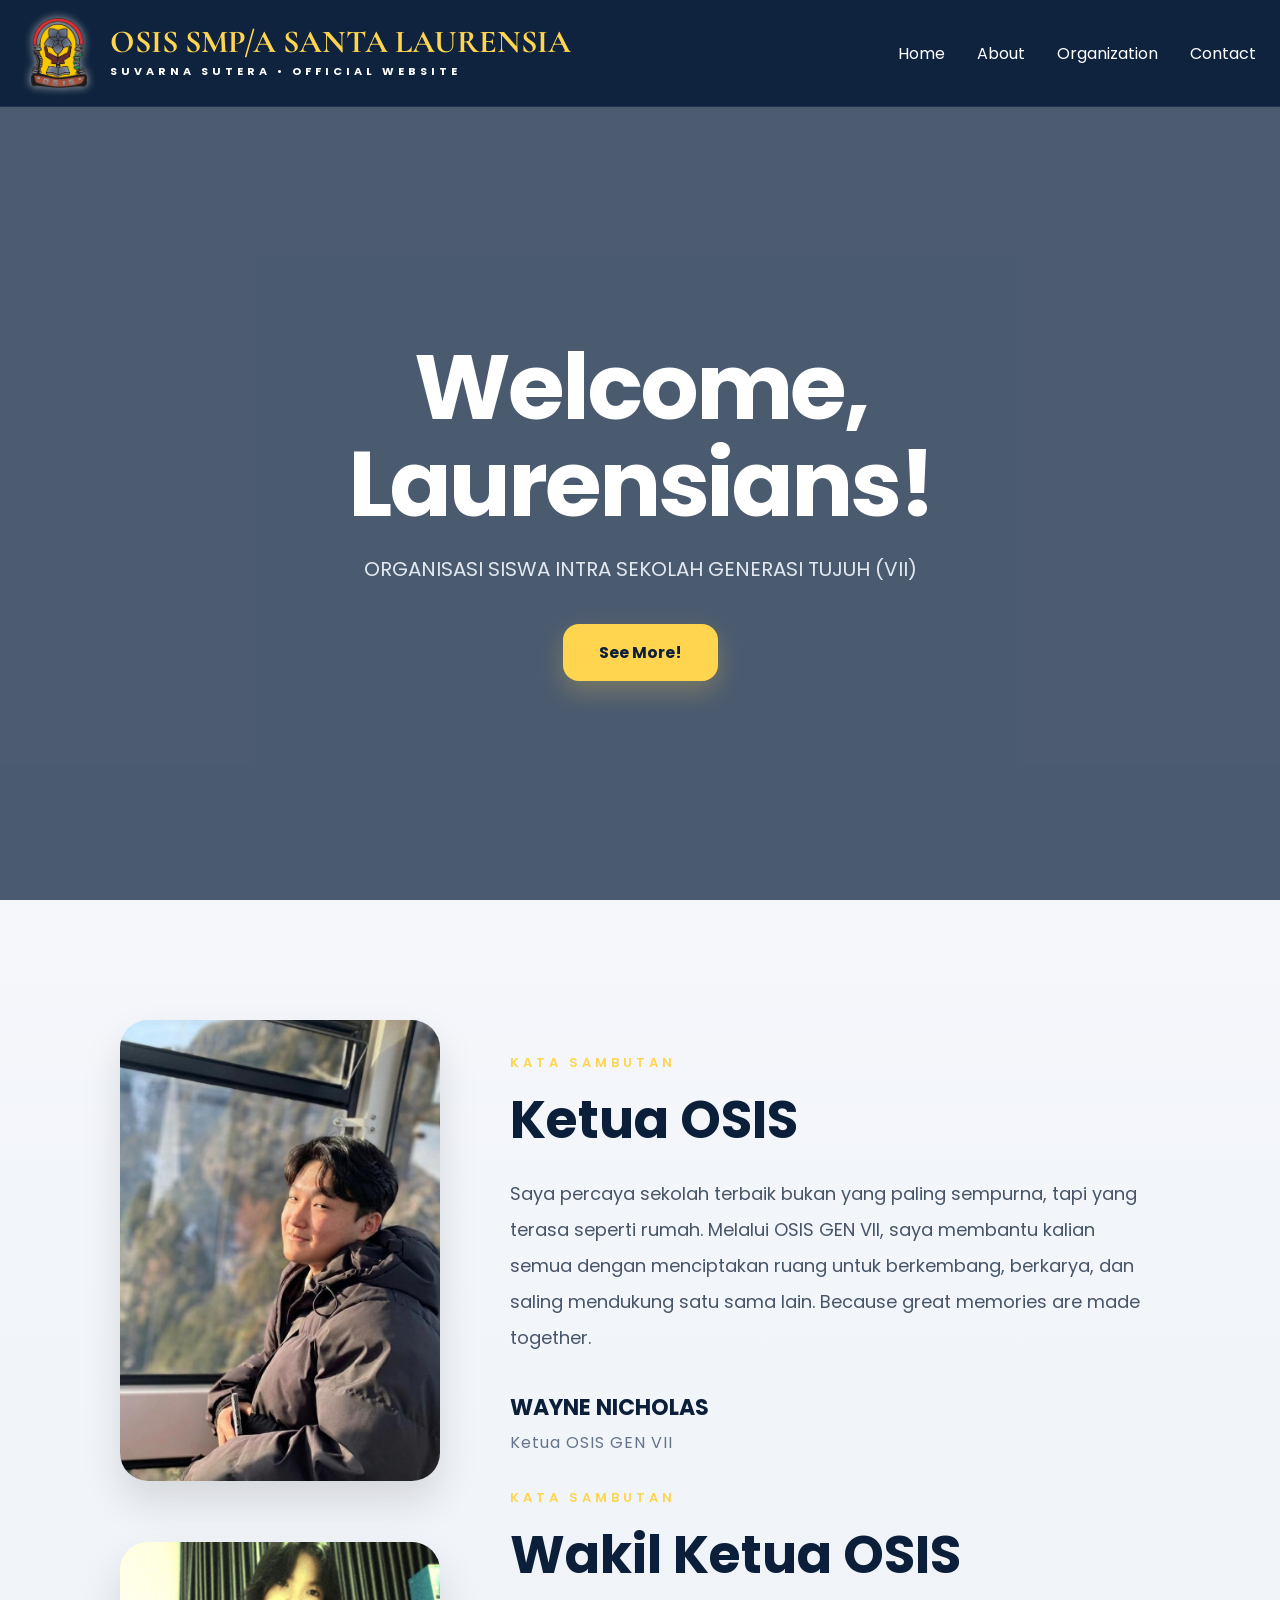
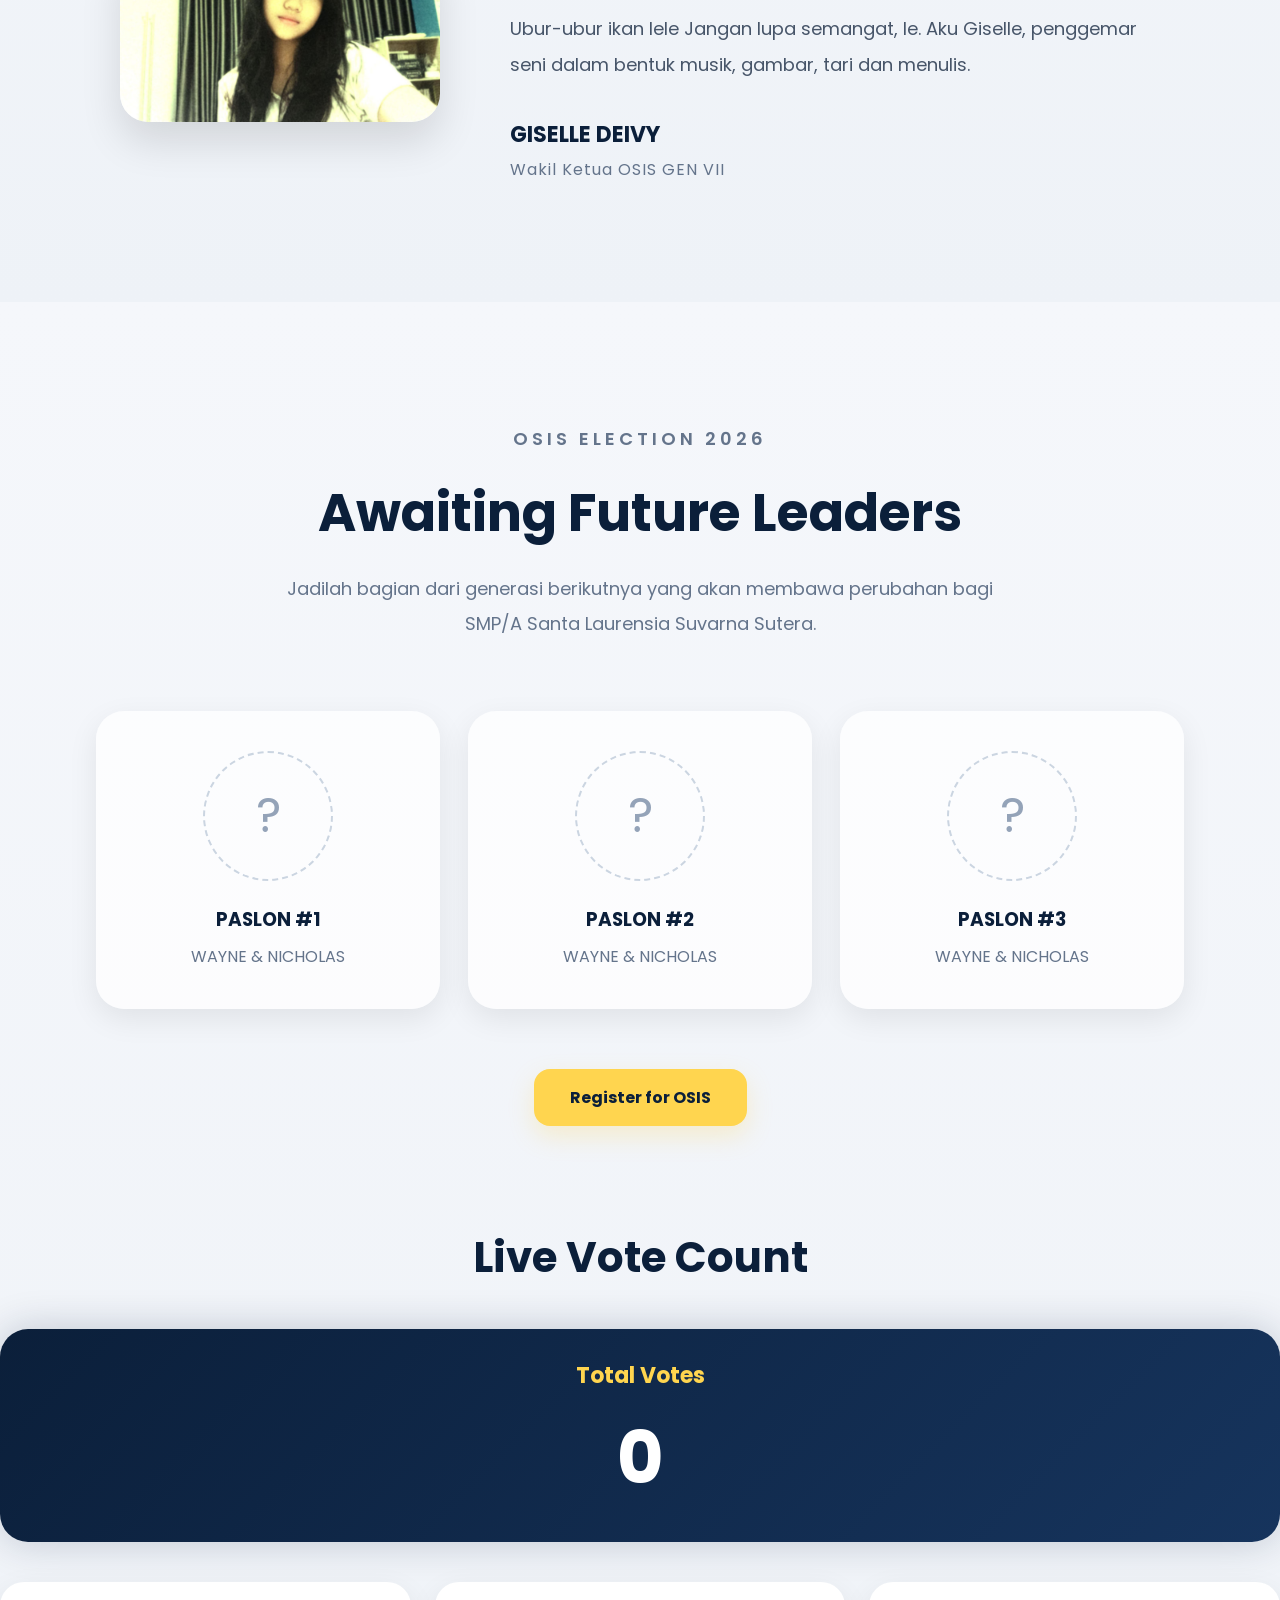
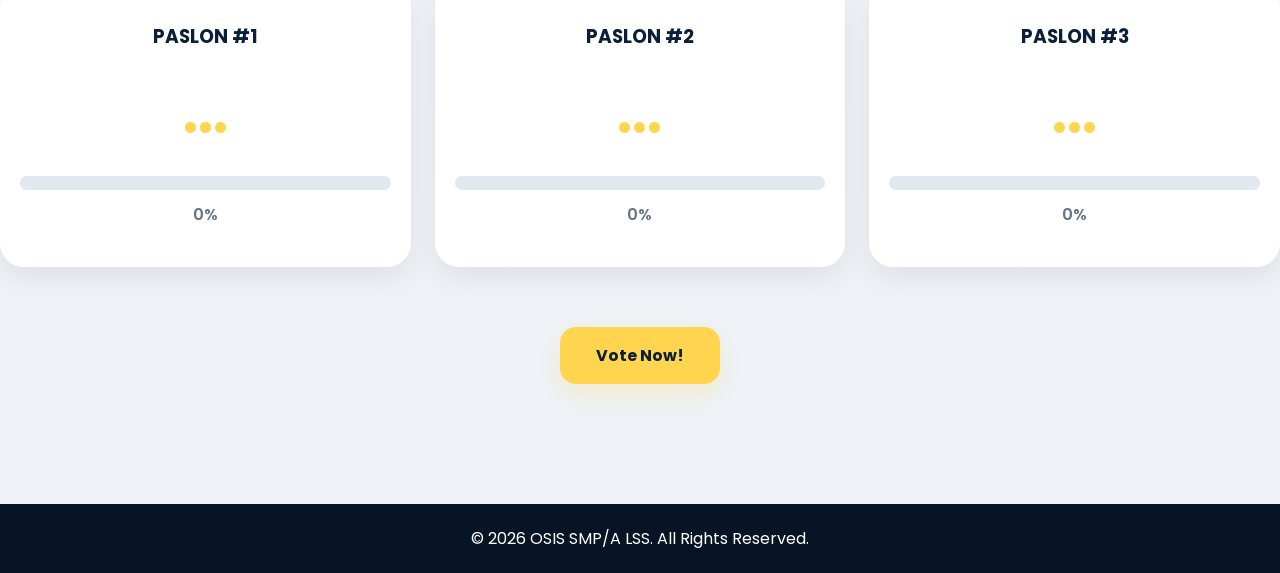
==== commit c88606e2: "update website" ====
--- a/index.html
+++ b/index.html
@@ -79,7 +79,7 @@
       </h1>
 
       <p>
-        LAURENSIA: HOME OF TIGERS
+        ORGANISASI SISWA INTRA SEKOLAH GENERASI TUJUH (VII)
       </p>
 
       <a href="about.html" class="btn">
--- a/style.css
+++ b/style.css
@@ -1158,6 +1158,77 @@
   color: #94a3b8;
 }
 
+/* MEMBER PHOTO */
+
+.member-photo {
+  width: 120px;
+  height: 120px;
+
+  margin: auto;
+  margin-bottom: 22px;
+
+  border-radius: 50%;
+
+  overflow: hidden;
+
+  border: 4px solid #e2e8f0;
+
+  position: relative;
+
+  display: flex;
+  align-items: center;
+  justify-content: center;
+}
+
+.member-photo img {
+  width: 100%;
+  height: 100%;
+
+  object-fit: cover;
+
+  border-radius: 50%;
+
+  display: block;
+}
+
+.top-member .member-photo {
+  border: 3px solid #ffd54f;
+
+  box-shadow:
+    0 0 25px rgba(255,213,79,0.45);
+}
+
+.member-role {
+  display: inline-block;
+
+  padding: 6px 14px;
+
+  background: linear-gradient(
+    135deg,
+    rgba(255,213,79,0.18),
+    rgba(255,255,255,0.6)
+  );
+
+  border: 1px solid rgba(255,213,79,0.45);
+
+  border-radius: 999px;
+
+  font-size: 10px;
+
+  letter-spacing: 2px;
+
+  text-transform: uppercase;
+
+  color: #b8860b;
+
+  font-weight: 700;
+
+  margin-bottom: 18px;
+
+  box-shadow:
+    0 4px 14px rgba(255,213,79,0.18);
+}
+
 .member-card h3 {
   color: #0b1f3a;
 
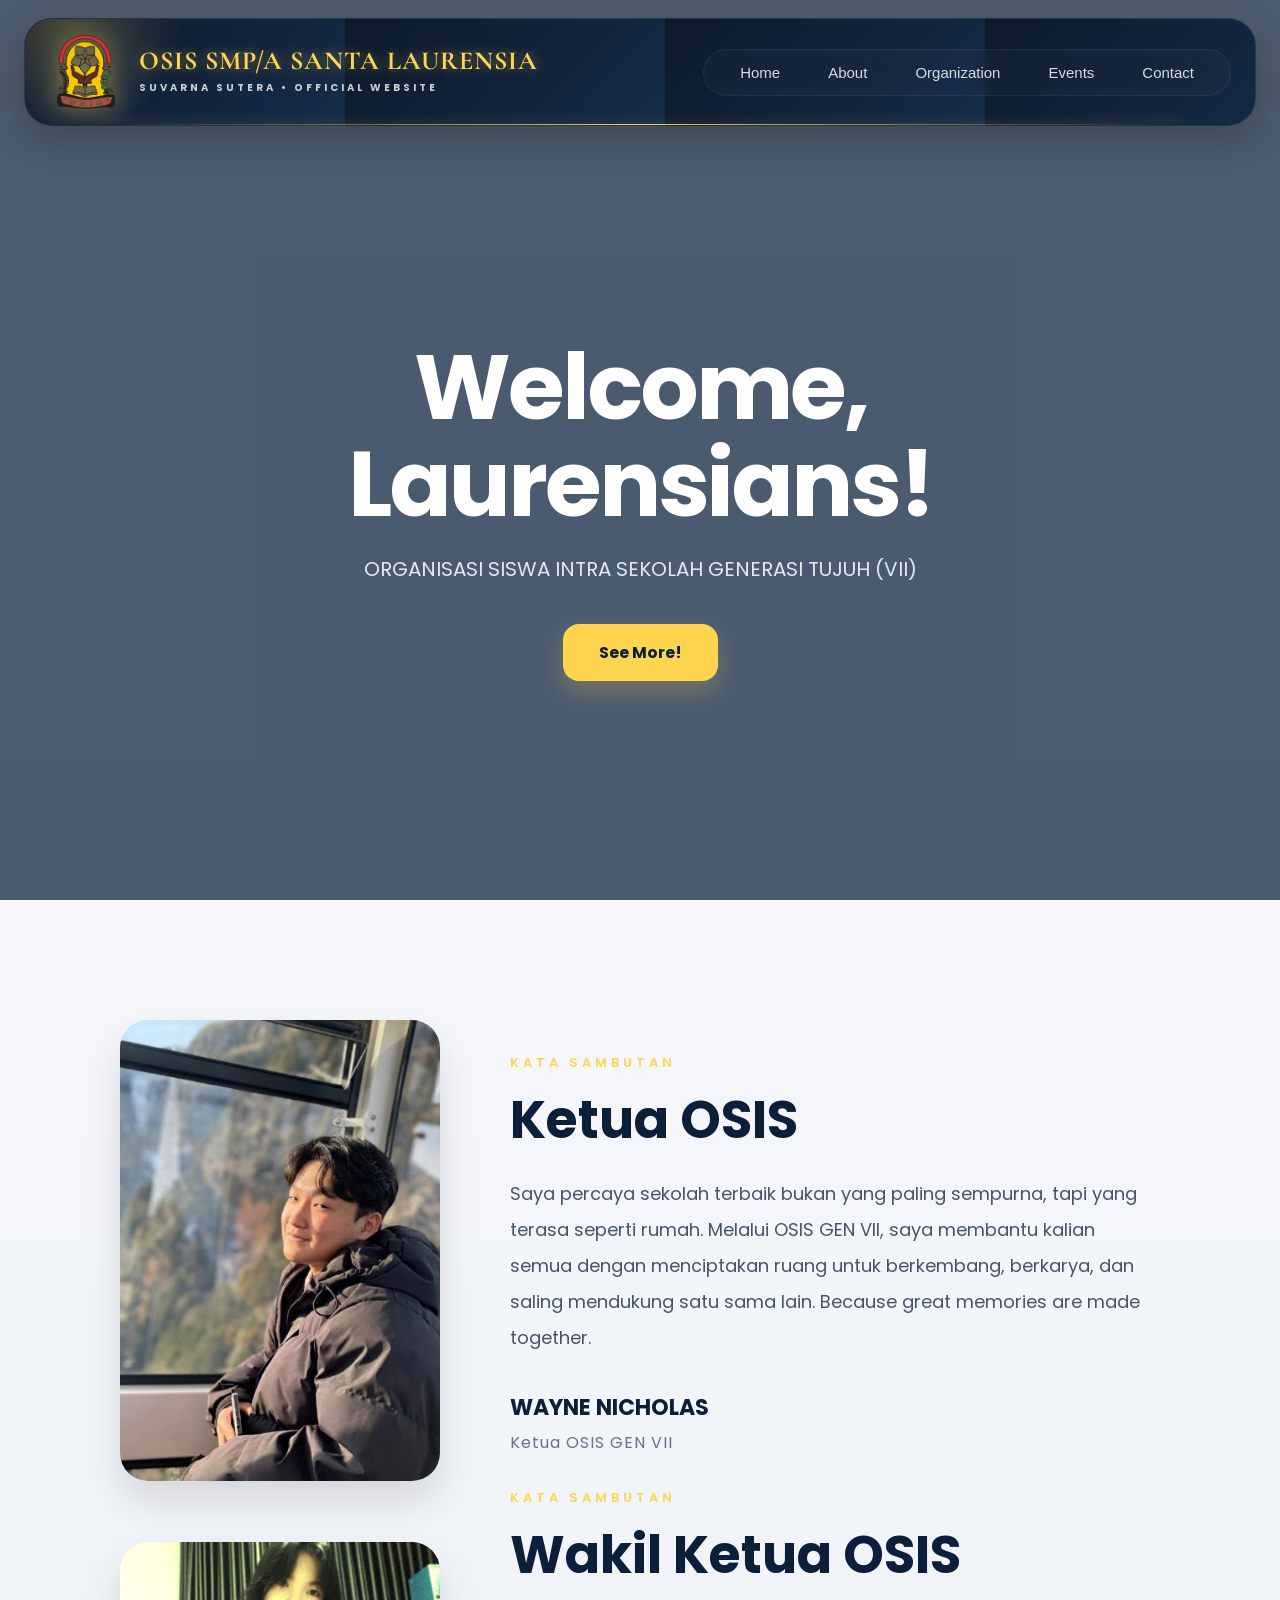
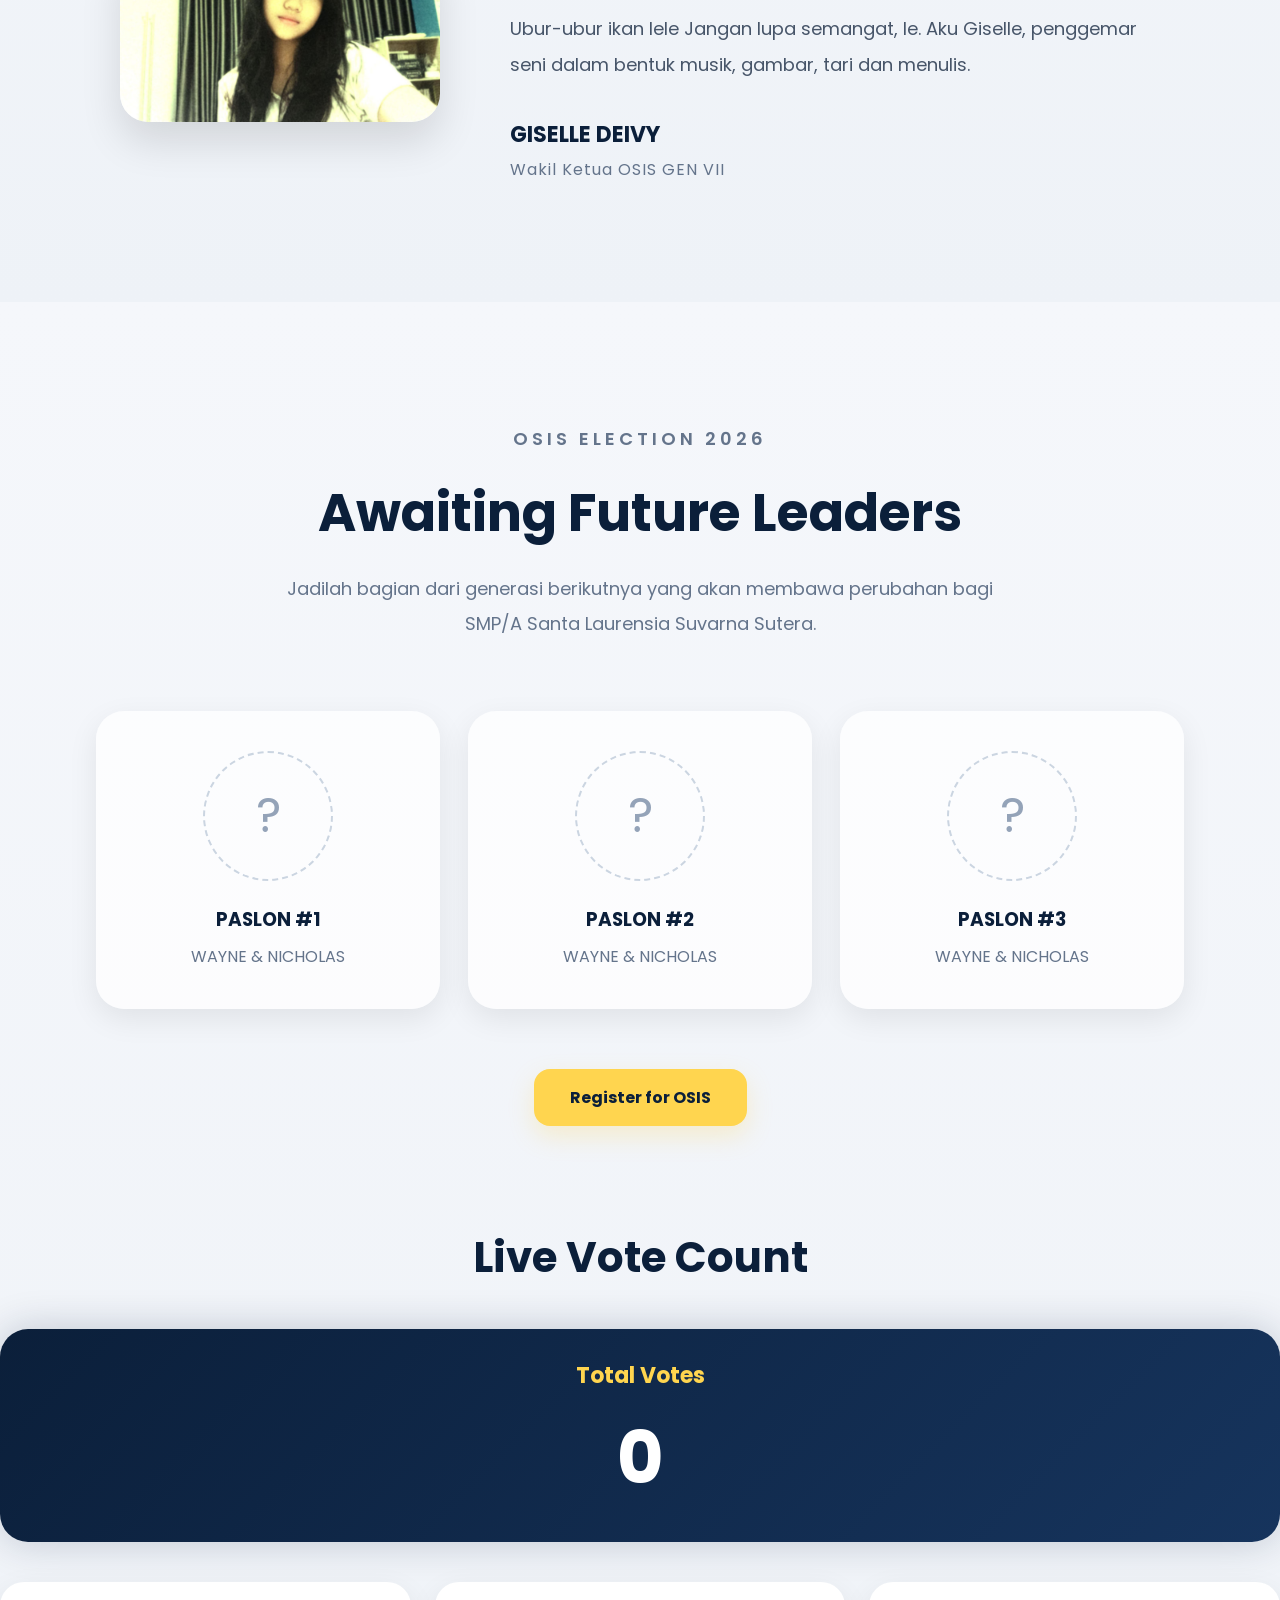
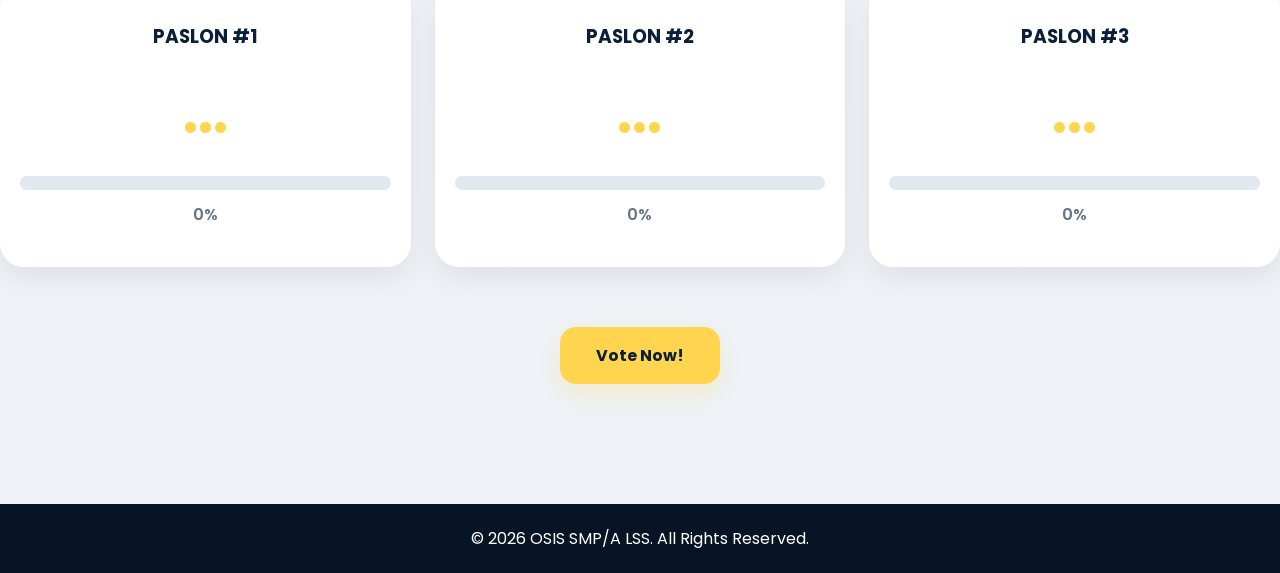
==== commit 53c89278: "update website" ====
--- a/index.html
+++ b/index.html
@@ -47,16 +47,12 @@
       </div>
 
       <ul class="nav-links">
-
-        <li><a href="index.html">Home</a></li>
-
-        <li><a href="about.html">About</a></li>
-
-        <li><a href="organization.html">Organization</a></li>
-
-        <li><a href="contact.html">Contact</a></li>
-
-      </ul>
+  <li><a href="index.html">Home</a></li>
+  <li><a href="about.html">About</a></li>
+  <li><a href="organization.html">Organization</a></li>
+  <li><a href="events.html">Events</a></li>
+  <li><a href="contact.html">Contact</a></li>
+</ul>
 
       <button class="menu-toggle" id="menu-toggle">
         ☰
--- a/style.css
+++ b/style.css
@@ -8,6 +8,13 @@
   box-sizing: border-box;
   font-family: "Poppins", sans-serif;
   cursor: default;
+
+  transition:
+    background-color 0.3s ease,
+    color 0.3s ease,
+    border-color 0.3s ease,
+    transform 0.3s ease,
+    opacity 0.3s ease;
 }
 
 html {
@@ -15,140 +22,335 @@
 }
 
 body {
+  position: relative;
+  overflow-x: hidden;
   background-color: #f5f7fb;
   color: #1e293b;
-}
-
-/* =========================
-   NAVBAR
+  animation: fadeIn 0.7s cubic-bezier(0.22, 1, 0.36, 1);
+}
+
+@keyframes fadeIn {
+  from {
+    opacity: 0;
+    transform: translateY(8px);
+  }
+
+  to {
+    opacity: 1;
+    transform: translateY(0);
+  }
+}
+
+/* =========================
+   NAVBAR PREMIUM
 ========================= */
 
 .navbar {
+  flex-wrap: nowrap;
   position: fixed;
-  top: 0;
-  width: 100%;
-
-  padding: 18px 24px;
+  top: 18px;
+  left: 50%;
+
+  transform: translateX(-50%);
+
+  width: calc(100% - 48px);
+  max-width: 1400px;
+
+  padding: 16px 24px;
 
   display: flex;
   justify-content: space-between;
   align-items: center;
 
-  background: rgba(11, 31, 58, 0.92);
-
-  backdrop-filter: blur(14px);
-
-  border-bottom: 1px solid rgba(255,255,255,0.08);
+  border-radius: 28px;
+
+  background:
+    linear-gradient(
+      135deg,
+      rgba(8, 20, 38, 0.92),
+      rgba(15, 37, 68, 0.88)
+    ),
+    url("batik.png");
+
+  background-size: 320px;
+
+  backdrop-filter: blur(22px);
+
+  border: 1px solid rgba(255,255,255,0.08);
+
+  box-shadow:
+    0 10px 35px rgba(0,0,0,0.28),
+    0 0 40px rgba(255,213,79,0.08);
 
   z-index: 1000;
-}
-
-/* LOGO */
+
+  transition: 0.4s ease;
+
+  overflow: hidden;
+}
+
+/* GOLD GLOW */
+
+.navbar::before {
+  content: "";
+
+  position: absolute;
+
+  width: 240px;
+  height: 240px;
+
+  background: radial-gradient(
+    circle,
+    rgba(255,213,79,0.22),
+    transparent 70%
+  );
+
+  top: -120px;
+  left: -80px;
+
+  pointer-events: none;
+}
+
+/* BOTTOM LINE */
+
+.navbar::after {
+  content: "";
+
+  position: absolute;
+
+  bottom: 0;
+  left: 50%;
+
+  transform: translateX(-50%);
+
+  width: 88%;
+  height: 1.5px;
+
+  background: linear-gradient(
+    90deg,
+    transparent,
+    rgba(255,213,79,0.95),
+    transparent
+  );
+
+  box-shadow:
+    0 0 12px rgba(255,213,79,0.7);
+}
+
+/* SCROLL EFFECT */
+
+.navbar.scrolled {
+  top: 10px;
+
+  background:
+    linear-gradient(
+      135deg,
+      rgba(8,20,38,0.96),
+      rgba(12,30,55,0.94)
+    ),
+    url("batik.png");
+
+  background-size: 320px;
+
+  box-shadow:
+    0 12px 40px rgba(0,0,0,0.34),
+    0 0 50px rgba(255,213,79,0.12);
+}
+
+/* =========================
+   LOGO
+========================= */
 
 .logo {
   display: flex;
   align-items: center;
   gap: 16px;
+  flex-shrink: 0;
+  position: relative;
+  z-index: 2;
 }
 
 .logo img {
-  width: 70px;
-  height: 70px;
+  width: 74px;
+  height: 74px;
 
   object-fit: contain;
 
-  filter: drop-shadow(0 0 4px rgba(255,255,255,0.7));
-}
-
-.logo-text {
-  display: flex;
-  flex-direction: column;
+  filter:
+    drop-shadow(0 0 12px rgba(255,213,79,0.45))
+    drop-shadow(0 0 25px rgba(255,255,255,0.15));
+
+  transition: 0.35s ease;
+}
+
+.logo:hover img {
+  transform: scale(1.06) rotate(-2deg);
 }
 
 .logo-text h1 {
+  font-size: 26px;
+
+  line-height: 1;
+
+  font-family: "Cormorant Garamond", serif;
+
   color: #ffd54f;
 
-  font-size: 32px;
-
-  line-height: 1;
-
-  font-family: "Cormorant Garamond", serif;
+  letter-spacing: 1px;
+
+  text-shadow:
+    0 0 12px rgba(255,213,79,0.45),
+    0 0 25px rgba(255,213,79,0.18);
 }
 
 .logo-text h2 {
-  color: white;
-
-  font-size: 11px;
-
-  margin-top: 5px;
-
-  letter-spacing: 4px;
-}
-
-/* NAV LINKS */
+  color: rgba(255,255,255,0.78);
+
+  font-size: 10px;
+
+  letter-spacing: 3px;
+
+  margin-top: 6px;
+}
+
+/* =========================
+   NAV LINKS
+========================= */
 
 .nav-links {
   display: flex;
-
-  gap: 32px;
+  align-items: center;
+  justify-content: center;
+
+  flex-wrap: nowrap;
+
+  gap: 8px;
 
   list-style: none;
+
+  background: rgba(255,255,255,0.04);
+
+  padding: 10px 16px;
+
+  border-radius: 999px;
+
+  border: 1px solid rgba(255,255,255,0.06);
+
+  backdrop-filter: blur(10px);
+}
+
+.nav-links li {
+  flex: none;
 }
 
 .nav-links a {
-  color: white;
-
+  position: relative;
+  min-width: 120px;
+  text-align: center;
+  color: rgba(255,255,255,0.84);
   text-decoration: none;
-
-  font-size: 16px;
-
-  position: relative;
-
-  transition: 0.3s ease;
-
-  padding: 8px 0;
-
-  cursor: pointer;
-}
-
-.nav-links a::after {
+  font-size: 15px;
+  font-weight: 500;
+
+  padding: 12px 20px;
+  white-space: nowrap;
+  border-radius: 999px;
+
+  transition: 0.35s ease;
+
+  overflow: hidden;
+
+  z-index: 1;
+}
+
+/* HOVER BG */
+
+.nav-links a::before {
   content: "";
 
   position: absolute;
 
-  left: 0;
-  bottom: -3px;
-
-  width: 0%;
-  height: 2px;
-
-  background: #ffd54f;
-
-  transition: 0.3s ease;
+  inset: 0;
+
+  background:
+    linear-gradient(
+      135deg,
+      rgba(255,213,79,0.22),
+      rgba(255,255,255,0.08)
+    );
+
+  opacity: 0;
+
+  transition: 0.35s ease;
+
+  border-radius: 999px;
+
+  z-index: -1;
+}
+
+.nav-links a:hover::before {
+  opacity: 1;
 }
 
 .nav-links a:hover {
   color: #ffd54f;
-}
-
-.nav-links a:hover::after {
-  width: 100%;
-}
-
-/* MENU TOGGLE */
+
+  transform: translateY(-2px);
+
+  text-shadow:
+    0 0 10px rgba(255,213,79,0.5);
+}
+
+/* ACTIVE */
+
+.nav-links a.active {
+  color: #0b1f3a;
+
+  background: linear-gradient(
+    135deg,
+    #ffd54f,
+    #ffe082
+  );
+
+  box-shadow:
+    0 0 12px rgba(255,213,79,0.25),
+    0 4px 12px rgba(255,213,79,0.15);
+
+  font-weight: 600;
+}
+
+/* =========================
+   MENU TOGGLE
+========================= */
 
 .menu-toggle {
   display: none;
 
-  background: none;
-
-  border: none;
+  background: rgba(255,255,255,0.08);
+
+  border: 1px solid rgba(255,255,255,0.1);
+
+  width: 52px;
+  height: 52px;
+
+  border-radius: 16px;
 
   color: white;
 
-  font-size: 28px;
-
-  cursor: pointer;
+  font-size: 24px;
+
+  backdrop-filter: blur(10px);
+
+  transition: 0.3s ease;
+}
+
+.menu-toggle:hover {
+  background: rgba(255,213,79,0.16);
+
+  color: #ffd54f;
+
+  box-shadow:
+    0 0 20px rgba(255,213,79,0.2);
 }
 
 /* =========================
@@ -1198,35 +1400,78 @@
     0 0 25px rgba(255,213,79,0.45);
 }
 
+/* =========================
+   MEMBER ROLE BADGE
+========================= */
+
 .member-role {
+
   display: inline-block;
 
   padding: 6px 14px;
+
+  border-radius: 999px;
+
+  font-size: 10px;
+
+  letter-spacing: 2px;
+
+  text-transform: uppercase;
+
+  font-weight: 700;
+
+  margin-bottom: 18px;
+
+  background: #f1f5f9;
+
+  border: 1px solid #dbeafe;
+
+  color: #475569;
+
+  box-shadow: none;
+
+}
+
+/* =========================
+   TOP MEMBER BADGE
+========================= */
+
+.top-member .member-role {
 
   background: linear-gradient(
     135deg,
     rgba(255,213,79,0.18),
-    rgba(255,255,255,0.6)
+    rgba(255,255,255,0.7)
   );
 
   border: 1px solid rgba(255,213,79,0.45);
 
-  border-radius: 999px;
-
-  font-size: 10px;
-
-  letter-spacing: 2px;
-
-  text-transform: uppercase;
-
   color: #b8860b;
 
-  font-weight: 700;
-
-  margin-bottom: 18px;
-
   box-shadow:
-    0 4px 14px rgba(255,213,79,0.18);
+    0 4px 14px rgba(255,213,79,0.35);
+
+}
+
+/* =========================
+   COORDINATOR BADGE
+========================= */
+
+.coordinator-card .member-role {
+
+  background: linear-gradient(
+    135deg,
+    rgba(96,165,250,0.18),
+    rgba(255,255,255,0.7)
+  );
+
+  border: 1px solid rgba(96,165,250,0.45);
+
+  color: #2563eb;
+
+  box-shadow:
+    0 4px 14px rgba(96,165,250,0.35);
+
 }
 
 .member-card h3 {
@@ -1265,7 +1510,6 @@
     0 10px 30px rgba(0,0,0,0.08);
 
   animation: memberGlow 2.5s infinite;
-
 }
 
 .member-card.top-member h3 {
@@ -1278,6 +1522,75 @@
 
   background: rgba(255,213,79,0.08);
 
+}
+
+/* =========================
+   COORDINATOR STYLE
+========================= */
+
+.coordinator-card {
+
+  border: 2px solid #60a5fa;
+
+  background:
+    linear-gradient(
+      180deg,
+      #eff6ff,
+      #ffffff
+    );
+
+  box-shadow:
+    0 0 20px rgba(96,165,250,0.35),
+    0 10px 30px rgba(0,0,0,0.08);
+
+  animation: coordinatorGlow 2.5s infinite;
+
+}
+
+.coordinator-card h3 {
+  color: #2563eb;
+}
+
+.coordinator-card .member-photo {
+
+  border: 3px solid #60a5fa;
+
+  box-shadow:
+    0 0 25px rgba(96,165,250,0.45);
+
+}
+
+.coordinator-card .member-role {
+
+  background: linear-gradient(
+    135deg,
+    rgba(96,165,250,0.18),
+    rgba(255,255,255,0.7)
+  );
+
+  border: 1px solid rgba(96,165,250,0.45);
+
+  color: #2563eb;
+
+}
+
+/* =========================
+   DIVISION SECTION
+========================= */
+
+.division-section {
+  margin-top: 80px;
+}
+
+.division-title {
+
+  text-align: center;
+
+  font-size: 34px;
+
+  color: #0b1f3a;
+
+  margin-bottom: 40px;
 }
 
 @keyframes memberGlow {
@@ -1303,100 +1616,362 @@
 }
 
 /* =========================
-   RESPONSIVE
+   RESPONSIVE NAVBAR
 ========================= */
 
 @media (max-width: 768px) {
 
   .navbar {
-    position: fixed;
-    z-index: 9999;
+    width: calc(100% - 24px);
+
+    padding: 14px 18px;
+  }
+
+  .logo-text h1 {
+    font-size: 18px;
+  }
+
+  .logo-text h2 {
+    font-size: 8px;
+
+    letter-spacing: 2px;
+  }
+
+  .logo img {
+    width: 56px;
+    height: 56px;
+  }
+
+  .menu-toggle {
+    display: flex;
+
+    align-items: center;
+    justify-content: center;
+
+    z-index: 10001;
   }
 
   .nav-links {
+
     position: absolute;
 
     top: 90px;
     right: 20px;
 
-    width: 220px;
-
-    background: #0b1f3a;
-
-    border-radius: 18px;
+    width: 230px;
+
+    display: flex;
+    flex-direction: column;
+
+    align-items: stretch;
+
+    gap: 12px;
 
     padding: 20px;
 
-    display: none;
+    border-radius: 24px;
+
+    background: rgba(11,31,58,0.96);
+
+    backdrop-filter: blur(18px);
+
+    border: 1px solid rgba(255,255,255,0.08);
+
+    box-shadow:
+      0 20px 40px rgba(0,0,0,0.28);
+
+    opacity: 0;
+    visibility: hidden;
+
+    transform: translateY(-10px);
+
+    transition: 0.3s ease;
+
+    z-index: 9999;
+  }
+
+  .nav-links li {
+    list-style: none;
+  }
+
+  .nav-links a {
+    display: block;
+
+    width: 100%;
+
+    text-align: center;
+  }
+
+  .nav-links.active {
+
+    opacity: 1;
+    visibility: visible;
+
+    transform: translateY(0);
+  }
+
+}
+
+/* =========================
+   EVENTS PAGE
+========================= */
+
+.events-hero {
+
+  height: 60vh;
+
+  display: flex;
+  align-items: center;
+  justify-content: center;
+
+  text-align: center;
+
+  padding: 120px 20px 60px;
+
+  background:
+    linear-gradient(rgba(11,31,58,0.82), rgba(11,31,58,0.82)),
+    url("sekolah-2.png");
+
+  background-size: cover;
+  background-position: center;
+
+  color: white;
+}
+
+.events-label {
+
+  font-size: 13px;
+
+  letter-spacing: 4px;
+
+  text-transform: uppercase;
+
+  color: #ffd54f;
+
+  margin-bottom: 20px;
+
+  font-weight: 600;
+}
+
+.events-hero-content h1 {
+
+  font-size: 68px;
+
+  margin-bottom: 24px;
+}
+
+.events-hero-content p {
+
+  max-width: 700px;
+
+  margin: auto;
+
+  line-height: 1.9;
+
+  color: #e2e8f0;
+}
+
+/* EVENTS */
+
+.events-section {
+
+  padding: 100px 0;
+
+  background: #f5f7fb;
+}
+
+.events-grid {
+
+  display: grid;
+
+  grid-template-columns:
+    repeat(auto-fit, minmax(280px, 1fr));
+
+  gap: 30px;
+}
+
+.event-card {
+
+  background: rgba(255,255,255,0.8);
+
+  padding: 40px 30px;
+
+  border-radius: 28px;
+
+  box-shadow:
+    0 10px 30px rgba(0,0,0,0.08);
+
+  transition: 0.35s ease;
+}
+
+.event-card:hover {
+
+  transform: translateY(-10px);
+
+  box-shadow:
+    0 20px 40px rgba(0,0,0,0.12);
+}
+
+.event-date {
+
+  width: fit-content;
+
+  padding: 10px 18px;
+
+  border-radius: 14px;
+
+  background: #ffd54f;
+
+  color: #0b1f3a;
+
+  font-weight: 700;
+
+  margin-bottom: 24px;
+}
+
+.event-card h3 {
+
+  color: #0b1f3a;
+
+  margin-bottom: 16px;
+
+  font-size: 26px;
+}
+
+.event-card p {
+
+  color: #64748b;
+
+  line-height: 1.8;
+
+  margin-bottom: 20px;
+}
+
+.event-card span {
+
+  color: #b8860b;
+
+  font-weight: 600;
+}
+
+/* GOOGLE DRIVE */
+
+.drive-section {
+
+  padding-bottom: 120px;
+}
+
+.drive-box {
+
+  display: flex;
+
+  align-items: center;
+
+  gap: 30px;
+
+  background:
+    linear-gradient(
+      135deg,
+      #0b1f3a,
+      #16345d
+    );
+
+  padding: 40px;
+
+  border-radius: 30px;
+
+  color: white;
+
+  box-shadow:
+    0 20px 40px rgba(0,0,0,0.15);
+}
+
+.drive-icon img {
+
+  width: 90px;
+  height: 90px;
+}
+
+.drive-info h3 {
+
+  font-size: 32px;
+
+  margin-bottom: 12px;
+}
+
+.drive-info p {
+
+  color: #e2e8f0;
+
+  margin-bottom: 20px;
+
+  line-height: 1.8;
+}
+
+.drive-info a {
+
+  display: inline-block;
+
+  padding: 14px 28px;
+
+  border-radius: 14px;
+
+  background: #ffd54f;
+
+  color: #0b1f3a;
+
+  text-decoration: none;
+
+  font-weight: 700;
+
+  transition: 0.3s ease;
+}
+
+.drive-info a:hover {
+
+  transform: translateY(-4px);
+
+  background: #ffe082;
+}
+
+/* RESPONSIVE */
+
+@media (max-width: 768px) {
+
+  .events-hero-content h1 {
+    font-size: 44px;
+  }
+
+  .drive-box {
 
     flex-direction: column;
 
-    gap: 18px;
-
-    z-index: 9999;
-  }
-
-  .nav-links.active {
-    display: flex;
-  }
-
-  .menu-toggle {
-    display: block;
-
-    z-index: 10000;
-  }
-
-  .navbar {
-    position: fixed;
-
-    z-index: 9999;
-  }
-
-
-  .hero-content h1 {
-    font-size: 54px;
-  }
-
-  .hero-content p {
-    font-size: 16px;
-  }
-
-  .logo-text h1 {
-    font-size: 22px;
-  }
-
-  .logo-text h2 {
-    font-size: 8px;
-
-    letter-spacing: 2px;
-  }
-
-  .about-wrapper,
-  .greeting-wrapper {
-    flex-direction: column;
-  }
-
-  .about-text,
-  .greeting-content {
     text-align: center;
   }
 
-  .about-text h2,
-  .greeting-content h2,
-  .recruitment-header h2,
-  .organization-header h2 {
-    font-size: 38px;
-  }
-
-  .greeting-image img {
-    width: 240px;
-  }
-
-  .about-image img {
-    width: 90px;
-  }
-
-  .contact h2 {
-    font-size: 34px;
-  }
+}
+
+/* =========================
+   BACKGROUND GLOW
+========================= */
+
+.bg-circle {
+  position: fixed;
+  width: 500px;
+  height: 500px;
+  background: #facc15;
+  border-radius: 50%;
+  filter: blur(120px);
+
+  top: -100px;
+  right: -100px;
+
+  z-index: -1;
+  opacity: 0.5;
+
+  pointer-events: none;
+}
+
+.nav-links li {
+  list-style: none;
 }
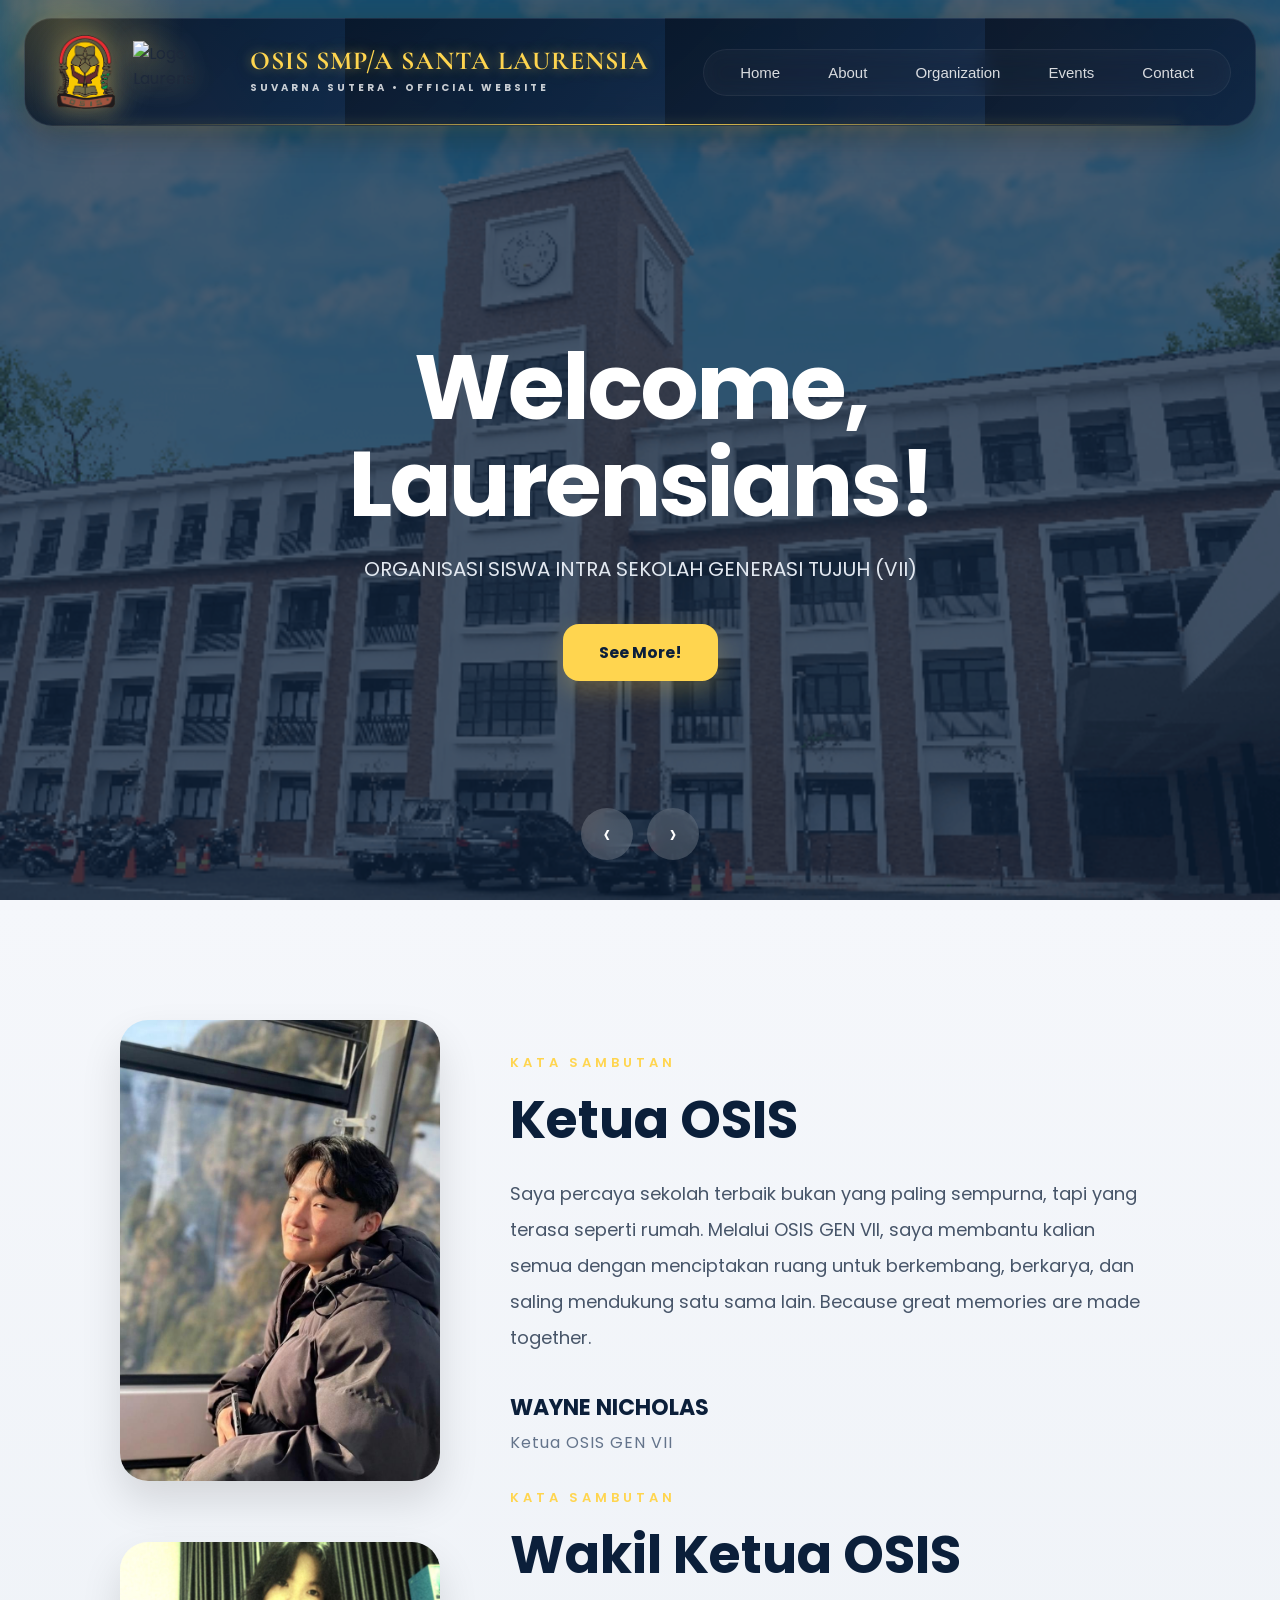
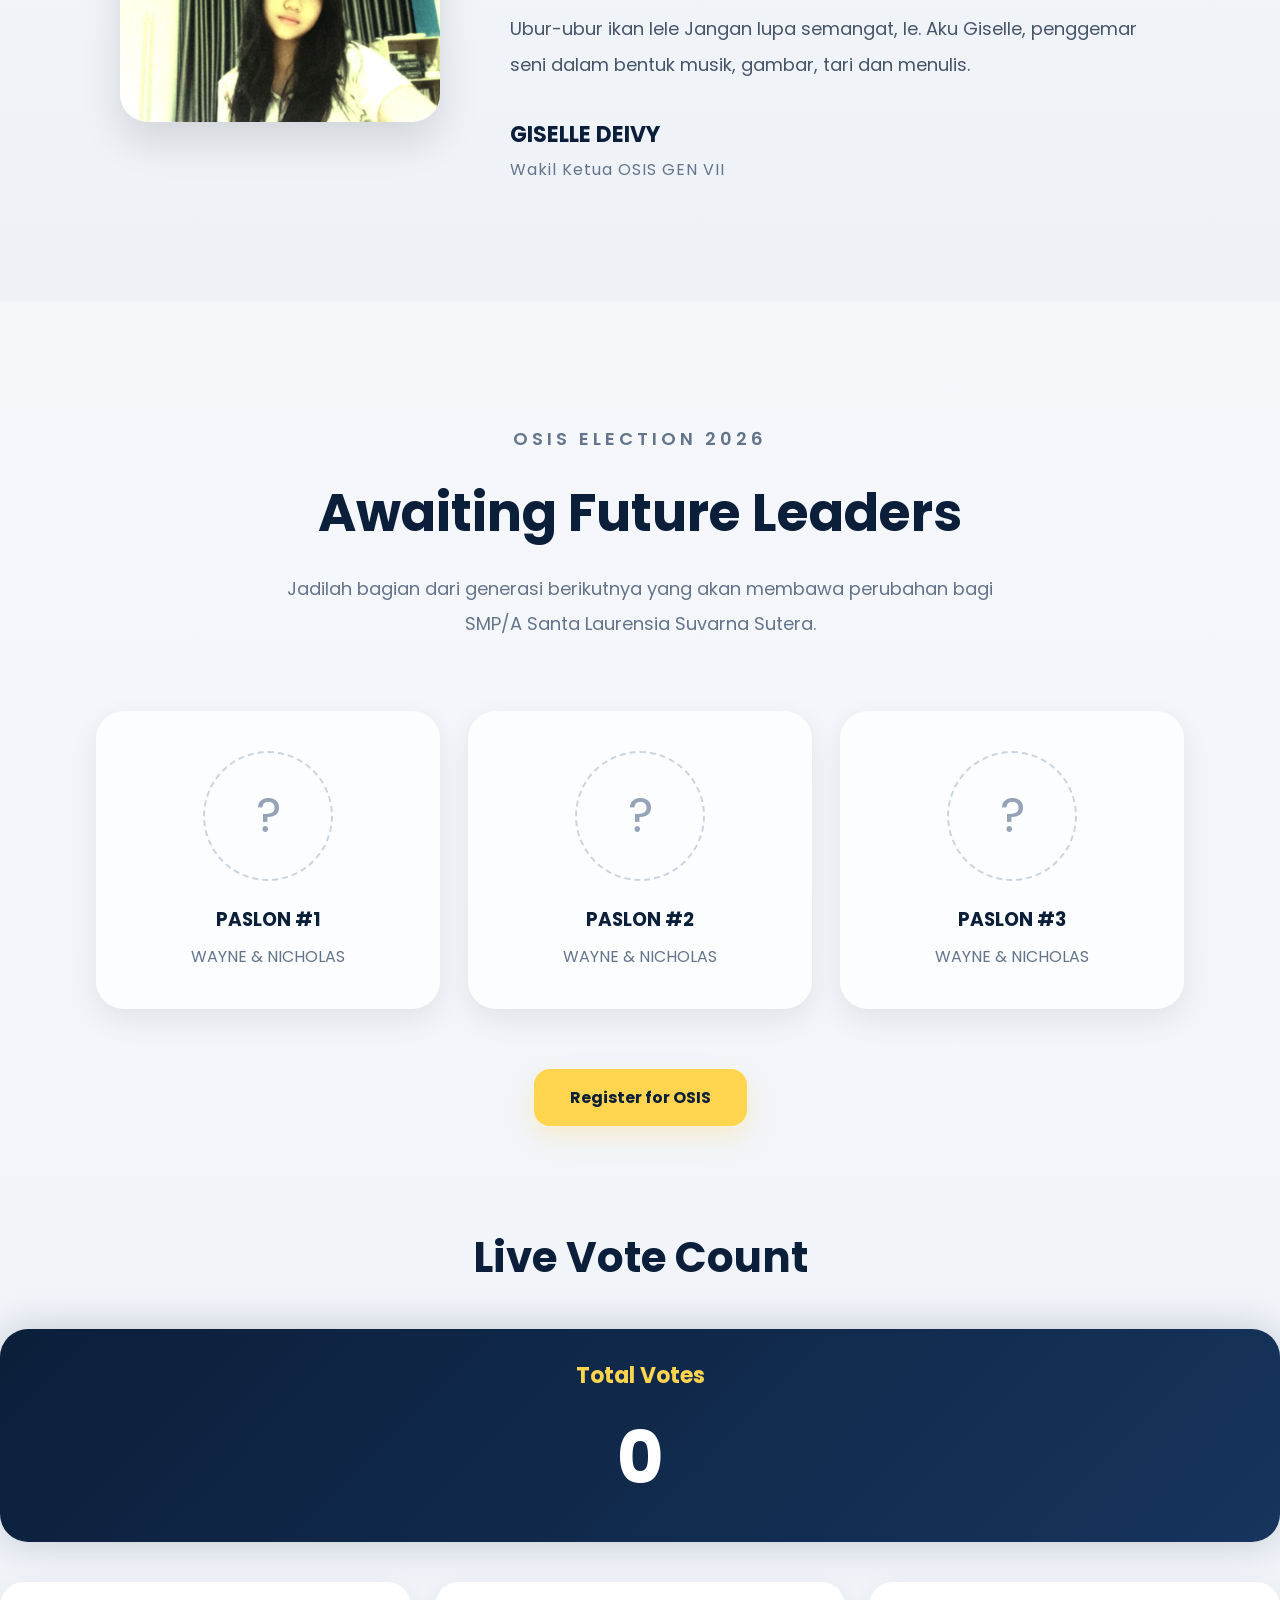
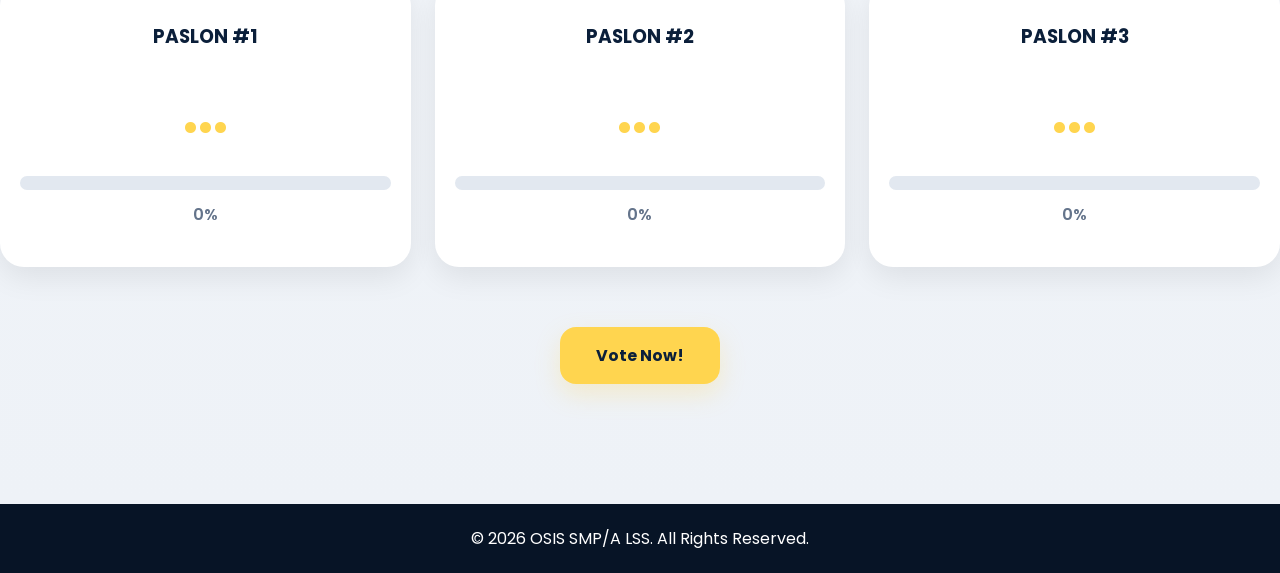
==== commit 4b8a5892: "update website" ====
--- a/index.html
+++ b/index.html
@@ -34,8 +34,18 @@
 
       <div class="logo">
 
-        <img src="logo-osis.png" alt="Logo OSIS">
-
+  <div class="logo-group">
+
+    <img src="logo-osis.png" alt="Logo OSIS">
+
+    <img
+      src="logo-laurensia.png"
+      alt="Logo Laurensia"
+      class="school-logo"
+    >
+
+  </div>
+  </div>
         <div class="logo-text">
 
           <h1>OSIS SMP/A SANTA LAURENSIA</h1>
@@ -54,9 +64,14 @@
   <li><a href="contact.html">Contact</a></li>
 </ul>
 
-      <button class="menu-toggle" id="menu-toggle">
-        ☰
-      </button>
+      <button
+  class="menu-toggle"
+  id="menu-toggle"
+  type="button"
+  aria-label="Open Menu"
+>
+  ☰
+</button>
 
     </nav>
 
@@ -83,6 +98,18 @@
       </a>
 
     </div>
+    
+<div class="hero-slider-controls">
+
+  <button class="hero-btn" id="prevHero">
+    ‹
+  </button>
+
+  <button class="hero-btn" id="nextHero">
+    ›
+  </button>
+
+</div>
 
   </section>
 
--- a/style.css
+++ b/style.css
@@ -7,7 +7,7 @@
   padding: 0;
   box-sizing: border-box;
   font-family: "Poppins", sans-serif;
-  cursor: default;
+  cursor: auto;
 
   transition:
     background-color 0.3s ease,
@@ -17,7 +17,16 @@
     opacity 0.3s ease;
 }
 
+button,
+a {
+  cursor: pointer;
+}
+
 html {
+  scroll-behavior: smooth;
+}
+
+body {
   scroll-behavior: smooth;
 }
 
@@ -86,7 +95,7 @@
 
   transition: 0.4s ease;
 
-  overflow: hidden;
+  overflow: visible;
 }
 
 /* GOLD GLOW */
@@ -325,7 +334,8 @@
 
 .menu-toggle {
   display: none;
-
+  position: relative;
+  z-index: 10002;
   background: rgba(255,255,255,0.08);
 
   border: 1px solid rgba(255,255,255,0.1);
@@ -382,13 +392,15 @@
 
   inset: 0;
 
+  background-image: url("sekolah-1.png");
+
   background-size: cover;
 
   background-position: center;
 
   background-repeat: no-repeat;
 
-  animation: heroSlider 10s infinite ease-in-out;
+  transition: background-image 0.5s ease;
 
   z-index: -2;
 }
@@ -405,21 +417,7 @@
   z-index: -1;
 }
 
-@keyframes heroSlider {
-
-  0% {
-    background-image: url("sekolah-1.png");
-  }
-
-  50% {
-    background-image: url("sekolah-2.png");
-  }
-
-  100% {
-    background-image: url("sekolah-1.png");
-  }
-
-}
+
 
 .hero-content {
   max-width: 850px;
@@ -1615,99 +1613,300 @@
 
 }
 
-/* =========================
-   RESPONSIVE NAVBAR
-========================= */
-
 @media (max-width: 768px) {
 
+  /* =========================
+     NAVBAR
+  ========================= */
+
   .navbar {
-    width: calc(100% - 24px);
-
-    padding: 14px 18px;
+
+    width: calc(100% - 20px);
+
+    padding: 12px 16px;
+
+    top: 10px;
+
+    border-radius: 22px;
+
+    z-index: 99999;
+  }
+
+  .logo {
+
+    gap: 10px;
+  }
+
+  .logo img {
+
+    width: 46px;
+    height: 46px;
   }
 
   .logo-text h1 {
-    font-size: 18px;
+
+    font-size: 14px;
+
+    line-height: 1.2;
   }
 
   .logo-text h2 {
-    font-size: 8px;
-
-    letter-spacing: 2px;
-  }
-
-  .logo img {
-    width: 56px;
-    height: 56px;
-  }
+
+    font-size: 7px;
+
+    letter-spacing: 1.5px;
+  }
+
+  /* =========================
+     HAMBURGER
+  ========================= */
 
   .menu-toggle {
+
     display: flex;
 
     align-items: center;
     justify-content: center;
 
-    z-index: 10001;
-  }
+    width: 46px;
+    height: 46px;
+
+    font-size: 22px;
+
+    cursor: pointer;
+
+    position: relative;
+
+    z-index: 100000;
+
+    pointer-events: auto;
+  }
+
+  /* =========================
+     MOBILE MENU
+  ========================= */
 
   .nav-links {
 
     position: absolute;
-
-    top: 90px;
-    right: 20px;
-
-    width: 230px;
-
-    display: flex;
+display: none;
+    top: 80px;
+    right: 0;
+
+    width: 220px;
+
     flex-direction: column;
 
     align-items: stretch;
 
-    gap: 12px;
-
-    padding: 20px;
-
-    border-radius: 24px;
-
-    background: rgba(11,31,58,0.96);
-
-    backdrop-filter: blur(18px);
-
-    border: 1px solid rgba(255,255,255,0.08);
-
-    box-shadow:
-      0 20px 40px rgba(0,0,0,0.28);
+    gap: 10px;
+
+    padding: 18px;
+
+    border-radius: 22px;
+
+    background: rgba(11,31,58,0.98);
+
+    backdrop-filter: blur(20px);
 
     opacity: 0;
+
     visibility: hidden;
 
     transform: translateY(-10px);
 
+    pointer-events: none;
+
+    z-index: 99998;
+
     transition: 0.3s ease;
-
-    z-index: 9999;
-  }
-
-  .nav-links li {
-    list-style: none;
+  }
+
+  .nav-links.active {
+
+    opacity: 1;
+display: flex;
+    visibility: visible;
+
+    transform: translateY(0);
+
+    pointer-events: auto;
   }
 
   .nav-links a {
-    display: block;
 
     width: 100%;
 
+    min-width: unset;
+
+    padding: 14px;
+
+    font-size: 14px;
+
     text-align: center;
-  }
-
-  .nav-links.active {
-
-    opacity: 1;
-    visibility: visible;
-
-    transform: translateY(0);
+
+    cursor: pointer;
+  }
+
+  /* =========================
+     HERO
+  ========================= */
+
+  .hero {
+
+    height: auto;
+
+    min-height: 100vh;
+
+    padding-top: 180px;
+
+    padding-bottom: 80px;
+  }
+
+  .hero-content h1 {
+
+    font-size: 44px;
+
+    letter-spacing: -1px;
+
+    line-height: 1.1;
+  }
+
+  .hero-content p {
+
+    font-size: 16px;
+
+    line-height: 1.8;
+  }
+
+  .btn {
+
+    padding: 14px 24px;
+
+    font-size: 14px;
+  }
+
+  /* =========================
+     GREETING
+  ========================= */
+
+  .greeting {
+
+    padding: 80px 0;
+  }
+
+  .greeting-wrapper {
+
+    flex-direction: column;
+
+    gap: 40px;
+
+    text-align: center;
+  }
+
+  .greeting-image img {
+
+    width: 220px;
+  }
+
+  .greeting-content h2 {
+
+    font-size: 36px;
+  }
+
+  .greeting-text {
+
+    font-size: 16px;
+
+    line-height: 1.9;
+  }
+
+  /* =========================
+     ABOUT
+  ========================= */
+
+  .about-wrapper {
+
+    flex-direction: column;
+
+    text-align: center;
+  }
+
+  .about-text h2 {
+
+    font-size: 38px;
+  }
+
+  .about-text p {
+
+    font-size: 16px;
+  }
+
+  /* =========================
+     SECTION TITLES
+  ========================= */
+
+  .recruitment-header h2,
+  .organization-header h2,
+  .contact h2,
+  .members-header h2,
+  .live-vote h2 {
+
+    font-size: 36px;
+  }
+
+  /* =========================
+     CARDS
+  ========================= */
+
+  .candidate-grid,
+  .vote-grid,
+  .members-grid,
+  .cards {
+
+    grid-template-columns: 1fr;
+  }
+
+  .candidate-card,
+  .vote-card,
+  .member-card,
+  .card {
+
+    padding: 30px 20px;
+  }
+
+  /* =========================
+     CONTACT
+  ========================= */
+
+  .contact-box {
+
+    flex-direction: column;
+
+    text-align: center;
+
+    width: 100%;
+  }
+
+  .contact-info {
+
+    text-align: center;
+  }
+
+  /* =========================
+     EVENTS
+  ========================= */
+
+  .events-hero-content h1 {
+
+    font-size: 42px;
+  }
+
+  .drive-box {
+
+    flex-direction: column;
+
+    text-align: center;
   }
 
 }
@@ -1974,4 +2173,176 @@
 
 .nav-links li {
   list-style: none;
+}
+
+/* FIX MOBILE MENU */
+
+.menu-toggle,
+.menu-toggle * {
+
+  pointer-events: auto !important;
+
+}
+
+.menu-toggle {
+
+  position: relative;
+
+  z-index: 999999 !important;
+
+  cursor: pointer;
+
+  -webkit-tap-highlight-color: transparent;
+
+}
+
+.nav-links {
+
+  z-index: 999998 !important;
+}
+
+.navbar {
+
+  z-index: 999997 !important;
+}
+
+/* =========================
+   SMOOTH PAGE TRANSITION
+========================= */
+
+body {
+  opacity: 0;
+  animation: pageFade 0.8s ease forwards;
+}
+
+@keyframes pageFade {
+  from {
+    opacity: 0;
+    transform: translateY(18px);
+  }
+
+  to {
+    opacity: 1;
+    transform: translateY(0);
+  }
+}
+
+/* =========================
+   DOUBLE LOGO
+========================= */
+
+.logo-group {
+  display: flex;
+  align-items: center;
+  gap: 10px;
+}
+
+.school-logo {
+  width: 62px !important;
+  height: 62px !important;
+  object-fit: contain;
+}
+
+@media (max-width: 768px) {
+
+  .school-logo {
+    width: 38px !important;
+    height: 38px !important;
+  }
+
+}
+
+/* =========================
+   HERO SWIPE BUTTON
+========================= */
+
+.hero-slider-controls {
+  position: absolute;
+
+  bottom: 40px;
+  left: 50%;
+
+  transform: translateX(-50%);
+
+  display: flex;
+
+  gap: 14px;
+
+  z-index: 5;
+}
+
+.hero-btn {
+  width: 52px;
+  height: 52px;
+
+  border: none;
+
+  border-radius: 50%;
+
+  background: rgba(255,255,255,0.18);
+
+  color: white;
+
+  font-size: 28px;
+
+  backdrop-filter: blur(10px);
+
+  transition: 0.3s ease;
+}
+
+.hero-btn:hover {
+  background: #ffd54f;
+
+  color: #0b1f3a;
+
+  transform: scale(1.08);
+}
+
+@media (max-width: 768px) {
+
+  .hero-btn {
+    width: 44px;
+    height: 44px;
+
+    font-size: 22px;
+  }
+
+}
+
+/* =========================
+   MOBILE PERFORMANCE
+========================= */
+
+@media (max-width: 768px) {
+
+  * {
+    transition:
+      background-color 0.2s ease,
+      color 0.2s ease,
+      transform 0.2s ease;
+  }
+
+  .navbar {
+    backdrop-filter: blur(14px);
+  }
+
+  .hero-content h1 {
+    font-size: 40px;
+  }
+
+  .hero-content {
+    width: 100%;
+  }
+
+  .hero::before {
+    background-position: center center;
+  }
+
+  .candidate-card:hover,
+  .member-card:hover,
+  .card:hover,
+  .vote-card:hover {
+    transform: none;
+  }
+
 }
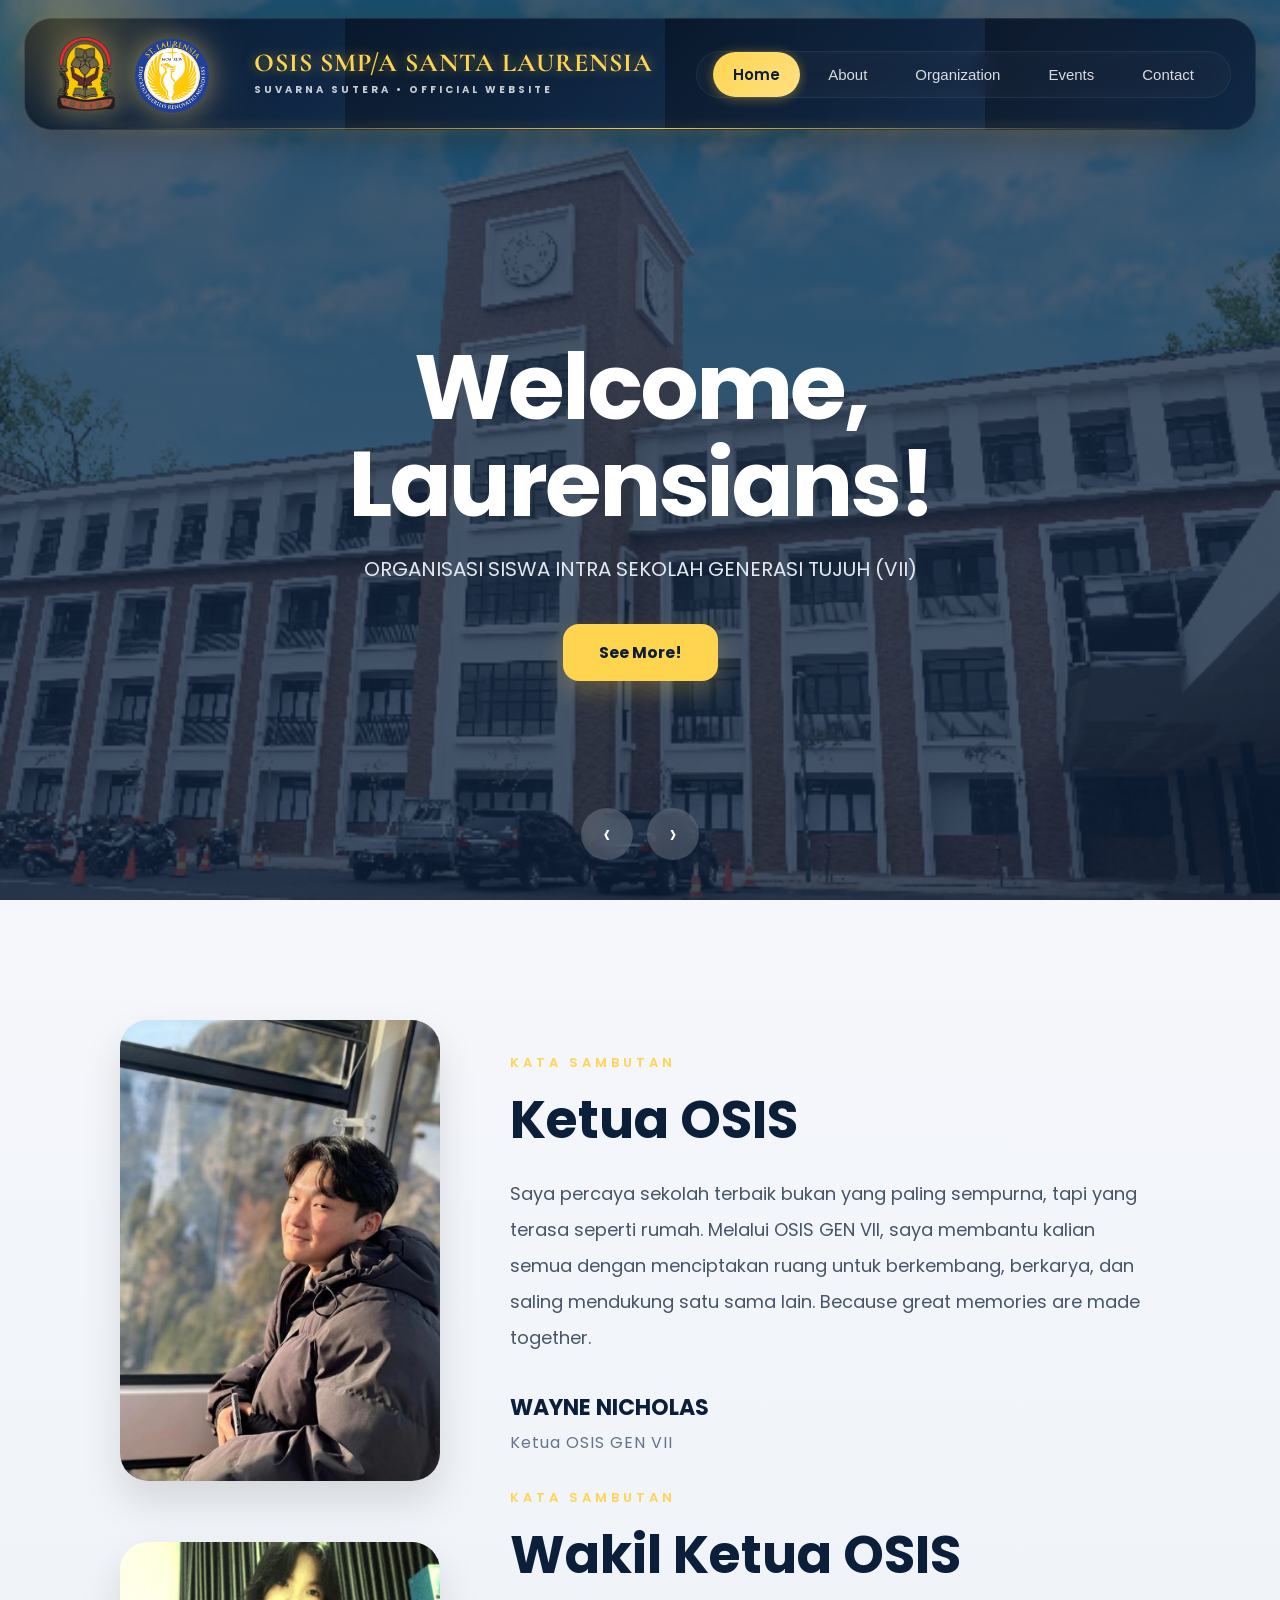
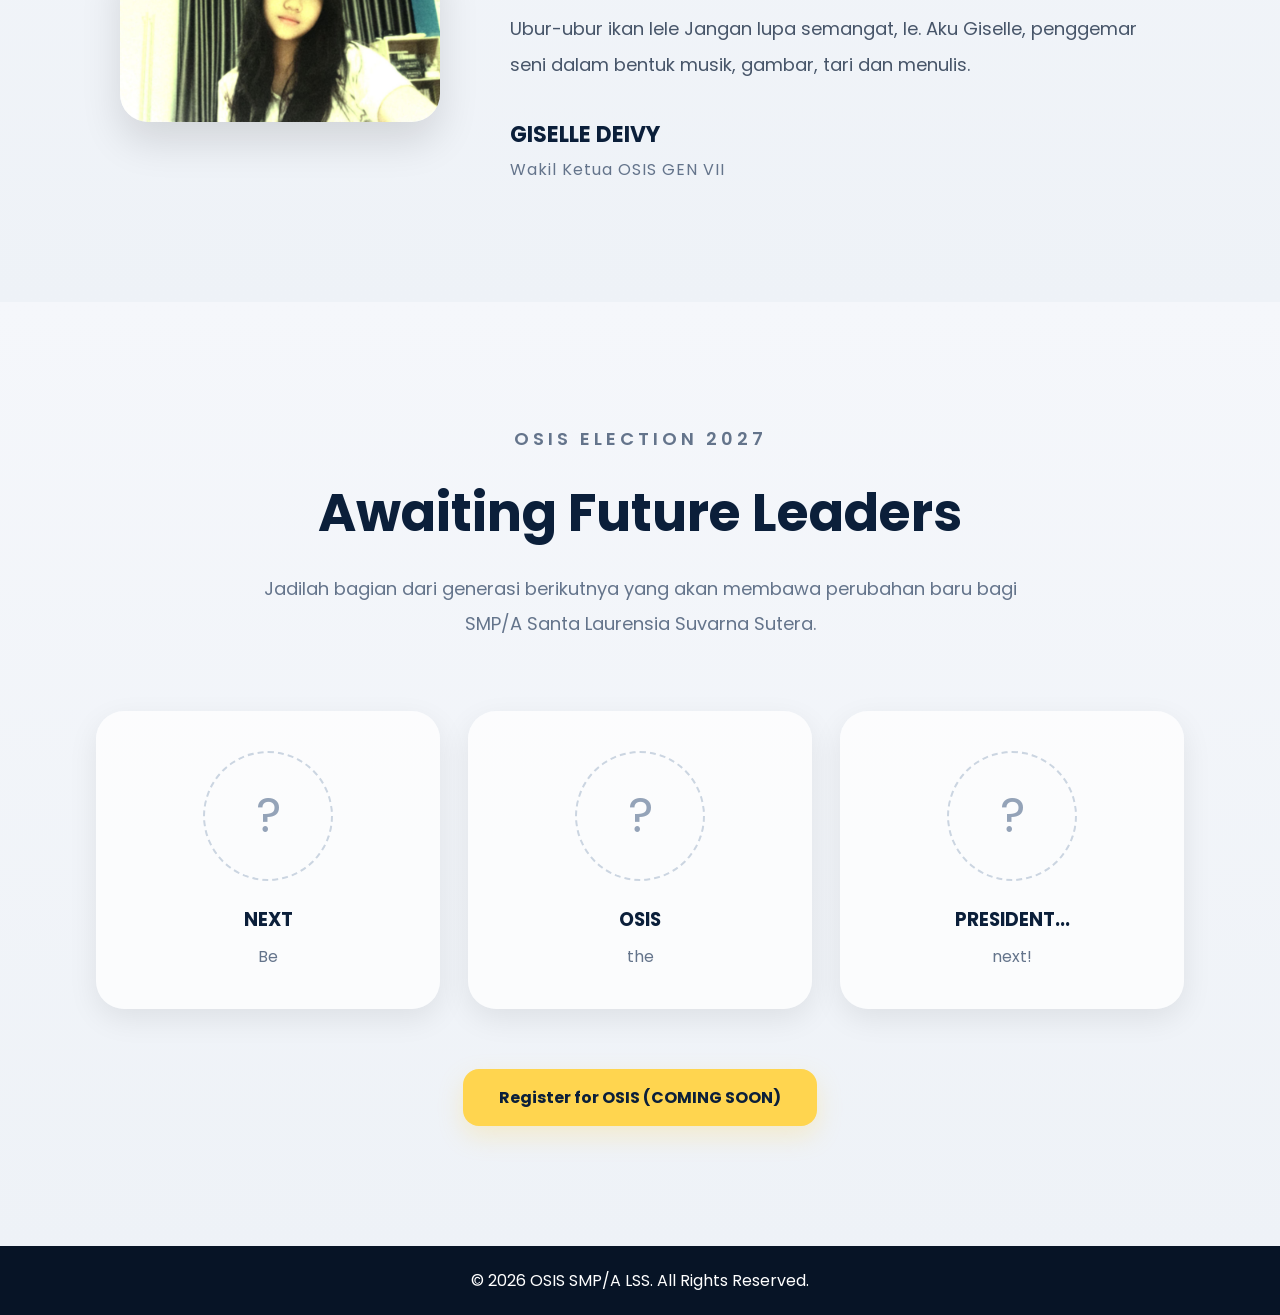
==== commit 1589e2da: "update website" ====
--- a/index.html
+++ b/index.html
@@ -207,14 +207,14 @@
        RECRUITMENT
   ========================== -->
 
-  <section class="recruitment">
+<section class="recruitment">
 
     <div class="container">
 
       <div class="recruitment-header">
 
         <p class="recruitment-label">
-          OSIS ELECTION 2026
+          OSIS ELECTION 2027
         </p>
 
         <h2>
@@ -222,7 +222,7 @@
         </h2>
 
         <p>
-          Jadilah bagian dari generasi berikutnya yang akan membawa perubahan
+          Jadilah bagian dari generasi berikutnya yang akan membawa perubahan baru
           bagi SMP/A Santa Laurensia Suvarna Sutera.
         </p>
 
@@ -230,8 +230,6 @@
 
       <div class="candidate-grid">
 
-        <!-- CARD 1 -->
-
         <div class="candidate-card">
 
           <div class="candidate-placeholder">
@@ -239,16 +237,14 @@
           </div>
 
           <h3>
-            PASLON #1
+            NEXT
           </h3>
 
           <span>
-            WAYNE & NICHOLAS
+            Be
           </span>
 
         </div>
-
-        <!-- CARD 2 -->
 
         <div class="candidate-card">
 
@@ -257,16 +253,14 @@
           </div>
 
           <h3>
-            PASLON #2
+            OSIS
           </h3>
 
           <span>
-            WAYNE & NICHOLAS
+            the
           </span>
 
         </div>
-
-        <!-- CARD 3 -->
 
         <div class="candidate-card">
 
@@ -275,18 +269,29 @@
           </div>
 
           <h3>
-            PASLON #3
+            PRESIDENT...
           </h3>
 
           <span>
-            WAYNE & NICHOLAS
+            next!
           </span>
 
         </div>
 
       </div>
 
-      <!-- BUTTON -->
+      <div class="recruitment-button">
+      <a class="btn"
+           target="_blank">
+
+          Register for OSIS (COMING SOON)
+
+        </a>
+
+        </div>
+    </section>
+
+<!-- ============================================ 
 
       <div class="recruitment-button">
 
@@ -351,8 +356,6 @@
 
   </div>
 
-  <!-- BUTTON -->
-
       <div class="recruitment-button">
 
         <a href="https://docs.google.com/forms/d/e/1FAIpQLSe_Ch1lZkJB1zdsfWhiek91MG5xdMBhP8NeqCwgaK0pTLKHHg/viewform?usp=dialog"
@@ -370,6 +373,7 @@
 </div>
 
   </section>
+-->
 
   <!-- =========================
        FOOTER
--- a/style.css
+++ b/style.css
@@ -383,40 +383,18 @@
   padding: 20px;
 
   padding-top: 140px;
-}
-
-.hero::before {
-  content: "";
-
-  position: absolute;
-
-  inset: 0;
-
-  background-image: url("sekolah-1.png");
+
+  background-image:
+    linear-gradient(rgba(11,31,58,0.65), rgba(11,31,58,0.65)),
+    url("sekolah-1.png");
 
   background-size: cover;
 
   background-position: center;
 
-  background-repeat: no-repeat;
-
-  transition: background-image 0.5s ease;
-
-  z-index: -2;
-}
-
-.hero::after {
-  content: "";
-
-  position: absolute;
-
-  inset: 0;
-
-  background: rgba(11,31,58,0.72);
-
-  z-index: -1;
-}
-
+  transition:
+    background-image 0.8s ease-in-out,
+}
 
 
 .hero-content {
@@ -1455,20 +1433,98 @@
    COORDINATOR BADGE
 ========================= */
 
+/* =========================
+   DEFAULT COORDINATOR BADGE
+========================= */
+
 .coordinator-card .member-role {
+
+  color: inherit;
+
+}
+
+.kerohanian-theme .member-role {
 
   background: linear-gradient(
     135deg,
-    rgba(96,165,250,0.18),
-    rgba(255,255,255,0.7)
+    rgba(168,85,247,0.18),
+    rgba(255,255,255,0.75)
   );
 
-  border: 1px solid rgba(96,165,250,0.45);
+  border: 1px solid rgba(168,85,247,0.4);
+
+  color: #9333ea;
+
+  box-shadow:
+    0 4px 14px rgba(168,85,247,0.25);
+
+}
+
+.wirausaha-theme .member-role {
+
+  background: linear-gradient(
+    135deg,
+    rgba(34,197,94,0.18),
+    rgba(255,255,255,0.75)
+  );
+
+  border: 1px solid rgba(34,197,94,0.4);
+
+  color: #16a34a;
+
+  box-shadow:
+    0 4px 14px rgba(34,197,94,0.25);
+
+}
+
+.visual-theme .member-role {
+
+  background: linear-gradient(
+    135deg,
+    rgba(168,85,247,0.18),
+    rgba(255,255,255,0.75)
+  );
+
+  border: 1px solid rgba(168,85,247,0.4);
+
+  color: #9333ea;
+
+  box-shadow:
+    0 4px 14px rgba(168,85,247,0.25);
+
+}
+
+.bina-theme .member-role {
+
+  background: linear-gradient(
+    135deg,
+    rgba(239,68,68,0.18),
+    rgba(255,255,255,0.75)
+  );
+
+  border: 1px solid rgba(239,68,68,0.4);
+
+  color: #dc2626;
+
+  box-shadow:
+    0 4px 14px rgba(239,68,68,0.25);
+
+}
+
+.humas-theme .member-role {
+
+  background: linear-gradient(
+    135deg,
+    rgba(59,130,246,0.18),
+    rgba(255,255,255,0.75)
+  );
+
+  border: 1px solid rgba(59,130,246,0.4);
 
   color: #2563eb;
 
   box-shadow:
-    0 4px 14px rgba(96,165,250,0.35);
+    0 4px 14px rgba(59,130,246,0.25);
 
 }
 
@@ -2238,16 +2294,19 @@
 }
 
 .school-logo {
-  width: 62px !important;
-  height: 62px !important;
+  width: 78px !important;
+  height: 78px !important;
+
   object-fit: contain;
+
+  transform: scale(1.08);
 }
 
 @media (max-width: 768px) {
 
   .school-logo {
-    width: 38px !important;
-    height: 38px !important;
+    width: 48px !important;
+    height: 48px !important;
   }
 
 }
@@ -2345,4 +2404,707 @@
     transform: none;
   }
 
+}
+
+.hero {
+  position: relative;
+}
+
+/* =========================
+   DIVISION THEMES
+========================= */
+
+/* =========================
+   BINA BANGSA
+========================= */
+
+.bina-bangsa {
+
+  padding: 60px;
+
+  border-radius: 40px;
+
+  margin-top: 80px;
+
+  background:
+    linear-gradient(
+      135deg,
+      rgba(220,38,38,0.08),
+      rgba(255,255,255,0.95)
+    );
+
+  border: 2px solid rgba(220,38,38,0.12);
+
+  position: relative;
+
+  overflow: hidden;
+}
+
+.bina-bangsa::before {
+
+  content: "";
+
+  position: absolute;
+
+  inset: 0;
+
+  background:
+    linear-gradient(
+      180deg,
+      rgba(255,255,255,0),
+      rgba(220,38,38,0.05)
+    );
+
+  pointer-events: none;
+}
+
+.bina-bangsa .division-title {
+
+  color: #dc2626;
+
+  text-shadow:
+    0 0 18px rgba(220,38,38,0.18);
+}
+
+.bina-bangsa .coordinator-card {
+
+  border-color: #dc2626;
+
+  box-shadow:
+    0 0 30px rgba(220,38,38,0.18);
+}
+
+/* =========================
+   KEROHANIAN
+========================= */
+
+.kerohanian {
+
+  padding: 60px;
+
+  border-radius: 40px;
+
+  margin-top: 80px;
+
+  background:
+    linear-gradient(
+      135deg,
+      rgba(251,191,36,0.08),
+      rgba(255,255,255,0.96)
+    );
+
+  border: 2px solid rgba(251,191,36,0.12);
+
+  position: relative;
+
+  overflow: hidden;
+}
+
+.kerohanian .division-title {
+
+  color: #d97706;
+
+  text-shadow:
+    0 0 18px rgba(251,191,36,0.2);
+}
+
+.kerohanian .coordinator-card {
+
+  border-color: #fbbf24;
+
+  box-shadow:
+    0 0 30px rgba(251,191,36,0.2);
+}
+
+/* =========================
+   HUMAS
+========================= */
+
+.humas {
+
+  padding: 60px;
+
+  border-radius: 40px;
+
+  margin-top: 80px;
+
+  background:
+    linear-gradient(
+      135deg,
+      rgba(59,130,246,0.08),
+      rgba(255,255,255,0.96)
+    );
+
+  border: 2px solid rgba(59,130,246,0.12);
+
+  overflow: hidden;
+}
+
+.humas .division-title {
+
+  color: #2563eb;
+
+  text-shadow:
+    0 0 18px rgba(59,130,246,0.2);
+}
+
+.humas .coordinator-card {
+
+  border-color: #3b82f6;
+
+  box-shadow:
+    0 0 30px rgba(59,130,246,0.2);
+}
+
+/* =========================
+   VISUAL & KREATIF
+========================= */
+
+.visual {
+
+  padding: 60px;
+
+  border-radius: 40px;
+
+  margin-top: 80px;
+
+  background:
+    linear-gradient(
+      135deg,
+      rgba(168,85,247,0.08),
+      rgba(236,72,153,0.08)
+    );
+
+  border: 2px solid rgba(168,85,247,0.15);
+
+  overflow: hidden;
+}
+
+.visual .division-title {
+
+  background:
+    linear-gradient(
+      90deg,
+      #a855f7,
+      #ec4899
+    );
+
+  -webkit-background-clip: text;
+
+  -webkit-text-fill-color: transparent;
+}
+
+.visual .coordinator-card {
+
+  border-color: #a855f7;
+
+  box-shadow:
+    0 0 35px rgba(168,85,247,0.22);
+}
+
+/* =========================
+   WIRAUSAHA
+========================= */
+
+.wirausaha {
+
+  padding: 60px;
+
+  border-radius: 40px;
+
+  margin-top: 80px;
+
+  background:
+    linear-gradient(
+      135deg,
+      rgba(16,185,129,0.08),
+      rgba(255,255,255,0.96)
+    );
+
+  border: 2px solid rgba(16,185,129,0.12);
+
+  overflow: hidden;
+}
+
+.wirausaha .division-title {
+
+  color: #059669;
+
+  text-shadow:
+    0 0 18px rgba(16,185,129,0.2);
+}
+
+.wirausaha .coordinator-card {
+
+  border-color: #10b981;
+
+  box-shadow:
+    0 0 30px rgba(16,185,129,0.2);
+}
+
+/* =========================
+   DIVISION COORDINATOR COLORS
+========================= */
+
+/* BINA BANGSA */
+
+.bina-bangsa .coordinator-card {
+
+  border: 2px solid #dc2626;
+
+  background:
+    linear-gradient(
+      180deg,
+      #fff1f2,
+      #ffffff
+    );
+
+  box-shadow:
+    0 0 24px rgba(220,38,38,0.35),
+    0 10px 30px rgba(0,0,0,0.08);
+}
+
+.bina-bangsa .coordinator-card .member-photo {
+
+  border: 3px solid #dc2626;
+
+  box-shadow:
+    0 0 22px rgba(220,38,38,0.4);
+}
+
+.bina-bangsa .coordinator-card .member-role {
+
+  color: #dc2626;
+
+  border-color: rgba(220,38,38,0.35);
+}
+
+/* KEROHANIAN */
+
+.kerohanian .coordinator-card {
+
+  border: 2px solid #fbbf24;
+
+  background:
+    linear-gradient(
+      180deg,
+      #fffbeb,
+      #ffffff
+    );
+
+  box-shadow:
+    0 0 24px rgba(251,191,36,0.35),
+    0 10px 30px rgba(0,0,0,0.08);
+}
+
+.kerohanian .coordinator-card .member-photo {
+
+  border: 3px solid #fbbf24;
+
+  box-shadow:
+    0 0 22px rgba(251,191,36,0.4);
+}
+
+/* HUMAS */
+
+.humas .coordinator-card {
+
+  border: 2px solid #3b82f6;
+
+  background:
+    linear-gradient(
+      180deg,
+      #eff6ff,
+      #ffffff
+    );
+
+  box-shadow:
+    0 0 24px rgba(59,130,246,0.35),
+    0 10px 30px rgba(0,0,0,0.08);
+}
+
+/* VISUAL */
+
+.visual .coordinator-card {
+
+  border: 2px solid #a855f7;
+
+  background:
+    linear-gradient(
+      180deg,
+      #faf5ff,
+      #ffffff
+    );
+
+  box-shadow:
+    0 0 26px rgba(168,85,247,0.45),
+    0 10px 30px rgba(0,0,0,0.08);
+}
+
+.visual .coordinator-card .member-photo {
+
+  border: 3px solid #a855f7;
+
+  box-shadow:
+    0 0 24px rgba(168,85,247,0.45);
+}
+
+.visual .coordinator-card .member-role {
+
+  color: #a855f7;
+
+  border-color: rgba(168,85,247,0.4);
+}
+
+/* WIRAUSAHA */
+
+.wirausaha .coordinator-card {
+
+  border: 2px solid #10b981;
+
+  background:
+    linear-gradient(
+      180deg,
+      #ecfdf5,
+      #ffffff
+    );
+
+  box-shadow:
+    0 0 24px rgba(16,185,129,0.35),
+    0 10px 30px rgba(0,0,0,0.08);
+}
+
+.wirausaha .coordinator-card .member-photo {
+
+  border: 3px solid #10b981;
+
+  box-shadow:
+    0 0 22px rgba(16,185,129,0.4);
+}
+
+/* =========================
+   COORDINATOR NAME COLORS
+========================= */
+
+/* BINA BANGSA */
+
+.bina-bangsa .coordinator-card h3 {
+  color: #dc2626;
+}
+
+/* KEROHANIAN */
+
+.kerohanian .coordinator-card h3 {
+  color: #d97706;
+}
+
+/* HUMAS */
+
+.humas .coordinator-card h3 {
+  color: #2563eb;
+}
+
+/* VISUAL */
+
+.visual .coordinator-card h3 {
+
+  background:
+    linear-gradient(
+      90deg,
+      #a855f7,
+      #ec4899
+    );
+
+  -webkit-background-clip: text;
+
+  -webkit-text-fill-color: transparent;
+}
+
+/* WIRAUSAHA */
+
+.wirausaha .coordinator-card h3 {
+  color: #059669;
+}
+
+/* =========================
+   PREMIUM DIVISION SECTION
+========================= */
+
+.division-section {
+
+  position: relative;
+
+  padding: 70px 50px;
+
+  border-radius: 40px;
+
+  margin-top: 90px;
+
+  overflow: hidden;
+
+  isolation: isolate;
+}
+
+.division-title {
+
+  position: relative;
+
+  z-index: 2;
+
+  font-size: 44px;
+
+  font-weight: 700;
+
+  margin-bottom: 50px;
+
+  display: flex;
+
+  align-items: center;
+
+  gap: 14px;
+}
+
+/* =========================
+   CARD UPGRADE
+========================= */
+
+.division-section .member-card {
+
+  background: rgba(255,255,255,0.82);
+
+  backdrop-filter: blur(12px);
+
+  border: 1px solid rgba(255,255,255,0.7);
+
+  transition: 0.35s ease;
+}
+
+.division-section .member-card:hover {
+
+  transform: translateY(-10px) scale(1.02);
+}
+
+/* =========================
+   BINA BANGSA
+========================= */
+
+.bina-bangsa {
+
+  background:
+    linear-gradient(
+      135deg,
+      rgba(255,240,240,0.95),
+      rgba(255,255,255,0.96)
+    );
+
+  border: 2px solid rgba(220,38,38,0.12);
+}
+
+.division-bina .division-title::before {
+  content: "✦";
+
+  position: absolute;
+
+  right: 40px;
+  top: 20px;
+
+  font-size: 220px;
+
+  opacity: 0.08;
+
+  z-index: 0;
+}
+
+.bina-bangsa .division-title {
+
+  color: #dc2626;
+}
+
+/* =========================
+   KEROHANIAN
+========================= */
+
+.kerohanian {
+
+  background:
+    linear-gradient(
+      135deg,
+      rgba(255,251,235,0.95),
+      rgba(255,255,255,0.96)
+    );
+
+  border: 2px solid rgba(251,191,36,0.12);
+}
+
+.kerohanian::before {
+
+  content: "✝";
+
+  position: absolute;
+
+  right: 60px;
+  top: 10px;
+
+  font-size: 240px;
+
+  opacity: 0.07;
+
+  color: #fbbf24;
+}
+
+.kerohanian .division-title {
+
+  color: #d97706;
+}
+
+/* =========================
+   HUMAS
+========================= */
+
+.humas {
+
+  background:
+    linear-gradient(
+      135deg,
+      rgba(239,246,255,0.95),
+      rgba(255,255,255,0.96)
+    );
+
+  border: 2px solid rgba(59,130,246,0.12);
+}
+
+.humas::before {
+
+  content: "💬";
+
+  position: absolute;
+
+  right: 40px;
+  top: 20px;
+
+  font-size: 220px;
+
+  opacity: 0.08;
+}
+
+.humas .division-title {
+
+  color: #2563eb;
+}
+
+/* =========================
+   VISUAL
+========================= */
+
+.visual {
+
+  background:
+    linear-gradient(
+      135deg,
+      rgba(250,245,255,0.96),
+      rgba(255,255,255,0.96)
+    );
+
+  border: 2px solid rgba(168,85,247,0.14);
+}
+
+.visual::before {
+
+  content: "🎨";
+
+  position: absolute;
+
+  right: 40px;
+  top: 20px;
+
+  font-size: 220px;
+
+  opacity: 0.08;
+}
+
+.visual .division-title {
+
+  background:
+    linear-gradient(
+      90deg,
+      #a855f7,
+      #ec4899
+    );
+
+  -webkit-background-clip: text;
+
+  -webkit-text-fill-color: transparent;
+}
+
+/* =========================
+   WIRAUSAHA
+========================= */
+
+.wirausaha {
+
+  background:
+    linear-gradient(
+      135deg,
+      rgba(236,253,245,0.96),
+      rgba(255,255,255,0.96)
+    );
+
+  border: 2px solid rgba(16,185,129,0.14);
+}
+
+.wirausaha::before {
+
+  content: "💸";
+
+  position: absolute;
+
+  right: 40px;
+  top: 20px;
+
+  font-size: 220px;
+
+  opacity: 0.08;
+}
+
+.wirausaha .division-title {
+
+  color: #059669;
+}
+
+/* FORCE KEROHANIAN BADGE */
+
+.kerohanian .coordinator-card .member-role {
+
+  background: linear-gradient(
+    135deg,
+    rgba(251,191,36,0.18),
+    rgba(255,255,255,0.75)
+  );
+
+  border: 1px solid rgba(251,191,36,0.4);
+
+  color: #d97706;
+
+  box-shadow:
+    0 4px 14px rgba(251,191,36,0.25);
+
+}
+
+/* FORCE WIRAUSAHA BADGE */
+
+.wirausaha .coordinator-card .member-role {
+
+  background: linear-gradient(
+    135deg,
+    rgba(16,185,129,0.18),
+    rgba(255,255,255,0.75)
+  );
+
+  border: 1px solid rgba(16,185,129,0.4);
+
+  color: #059669;
+
+  box-shadow:
+    0 4px 14px rgba(16,185,129,0.25);
+
 }
